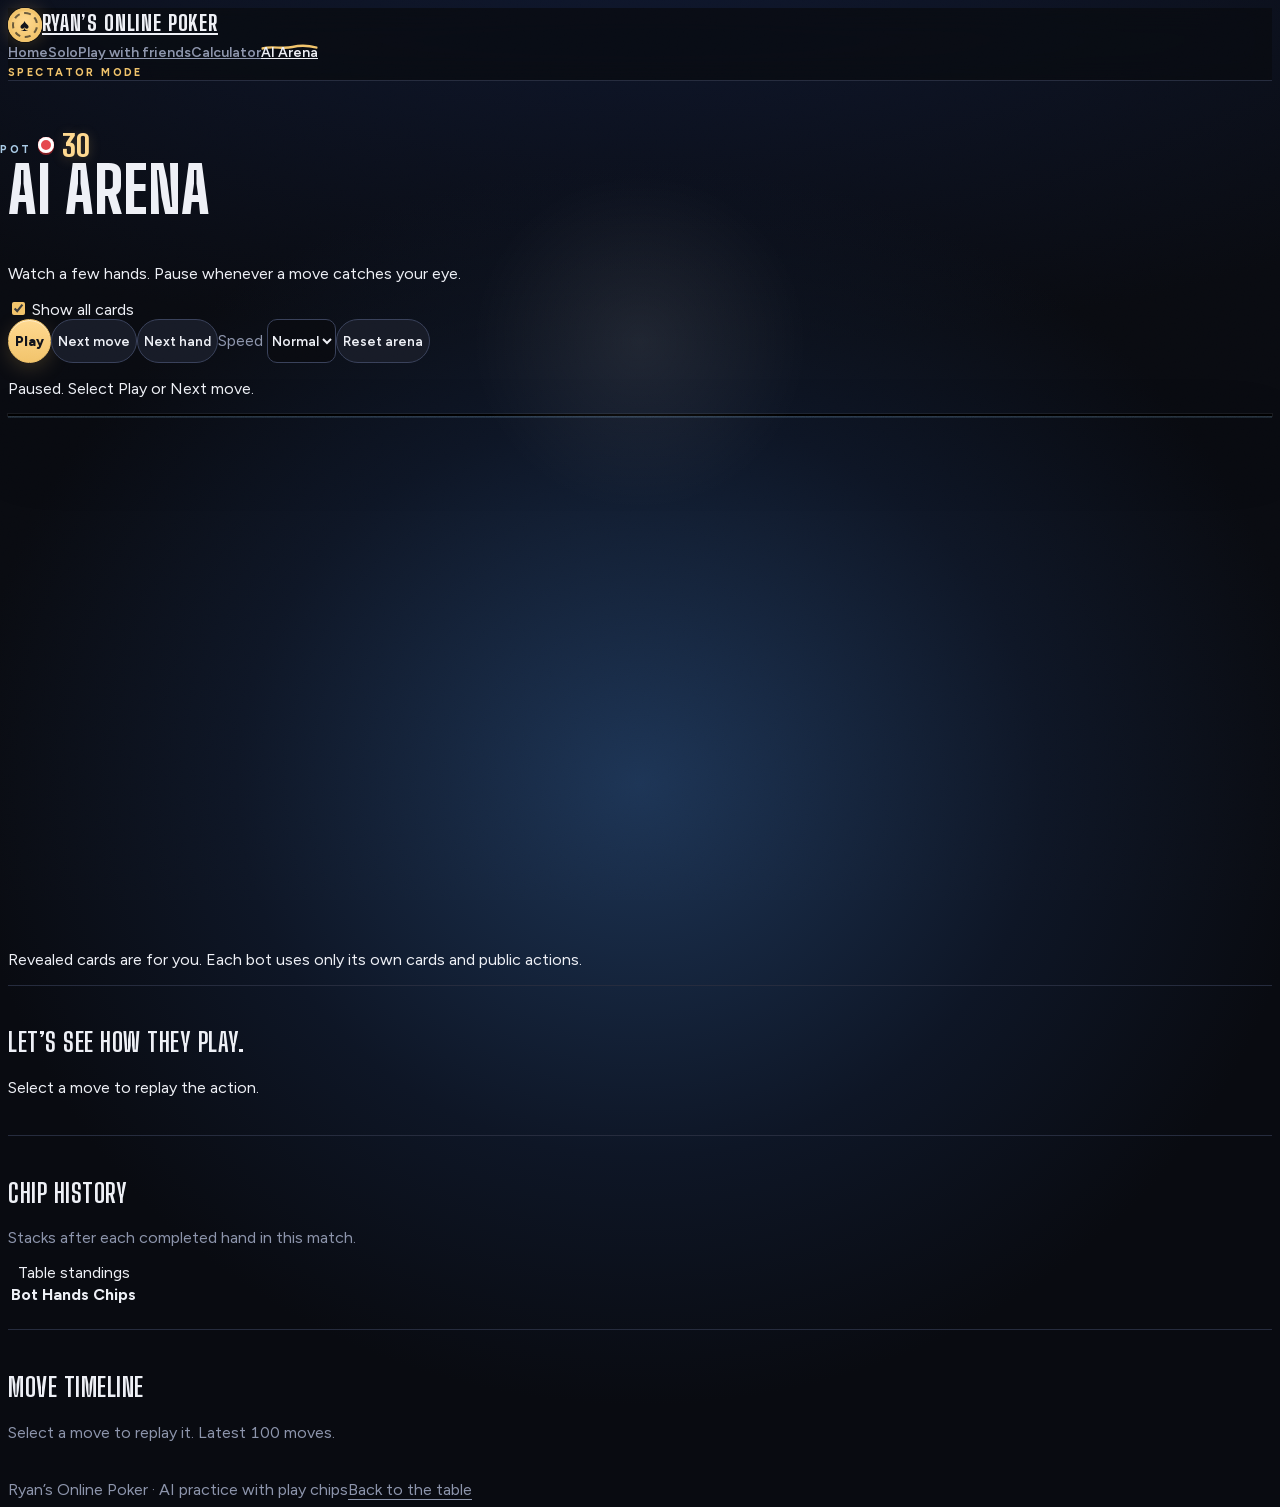
==== arena.html @ 1decfdb3 "Chip piles, 2-6 seat tables, and table talk that fits the moment - Bets sit as denomination-colored " ====
<!doctype html><html lang="en"><head><meta charset="utf-8"><meta name="viewport" content="width=device-width,initial-scale=1"><title>AI Arena · Ryan’s Online Poker</title><link rel="stylesheet" href="style.css?v=6c205a666ec4"><link rel="stylesheet" href="interface.css?v=6c205a666ec4"><link rel="stylesheet" href="arena.css?v=6c205a666ec4"><link rel="stylesheet" href="welcome.css?v=6c205a666ec4"><link rel="preload" href="fonts/BigShouldersDisplay-600-latin.woff2" as="font" type="font/woff2" crossorigin><link rel="stylesheet" href="fonts.css?v=6c205a666ec4"><link rel="stylesheet" href="room.css?v=6c205a666ec4"><link rel="stylesheet" href="skin.css?v=6c205a666ec4"></head><body class="arena-page">
<header class="app-header"><a class="brand" href="index.html"><span aria-hidden="true">♠</span>Ryan’s Online Poker</a><nav class="app-nav" aria-label="Main navigation"><a href="index.html">Home</a><a href="play.html">Solo</a><a href="friends.html">Play with friends</a><a href="calculator.html">Calculator</a><a href="arena.html" aria-current="page">AI Arena</a></nav><span class="header-meta">SPECTATOR MODE</span></header>
<main><div class="arena-heading"><div><p class="eyebrow">WATCH · PAUSE · REPLAY</p><h1>AI Arena</h1><p>Watch a few hands. Pause whenever a move catches your eye.</p></div><label class="reveal-control"><input type="checkbox" id="reveal" checked> Show all cards</label></div>
<div class="arena-controls"><button id="play" class="primary">Play</button><button id="step">Next move</button><button id="nextHand">Next hand</button><label>Speed <select id="speed"><option value="1800">Slow</option><option value="900" selected>Normal</option><option value="300">Fast</option></select></label><button id="newMatch" hidden>New match</button><button id="reset">Reset arena</button></div>
<p id="arenaStatus" role="status" aria-live="polite">Paused. Select Play or Next move.</p>
<div class="arena-workspace"><section class="watch-table" aria-label="Bot poker table"><div class="watch-meta"><span id="handNo"></span><span id="street"></span></div><div class="arena"><div class="rail"></div><div class="felt"><div class="board-area"><div class="pot-label">POT <strong id="pot">30</strong></div><div id="board" class="cards"></div></div></div><div id="seats"></div></div><p class="spectator-note">Revealed cards are for you. Each bot uses only its own cards and public actions.</p></section>
<section class="decision-panel" aria-label="Move replay"><p class="eyebrow">MOVE REPLAY</p><h2 id="decisionTitle">Let’s see how they play.</h2><p id="decisionEmpty">Select a move to replay the action.</p><div id="decisionContent" hidden><p id="decisionContext"></p><div id="decisionCards" class="cards"></div></div></section></div>
<div class="arena-bottom"><section class="arena-panel"><h2>Chip history</h2><p class="fine-print">Stacks after each completed hand in this match.</p><div id="chipChart"></div><table class="reads-table"><caption>Table standings</caption><thead><tr><th>Bot</th><th>Hands</th><th>Chips</th></tr></thead><tbody id="readRows"></tbody></table></section><section class="arena-panel"><h2>Move timeline</h2><p class="fine-print">Select a move to replay it. Latest 100 moves.</p><ol id="timeline" class="move-timeline"></ol></section></div>
<footer><span>Ryan’s Online Poker · AI practice with play chips</span><a href="index.html">Back to the table</a></footer></main><script type="module" src="arena.js?v=6c205a666ec4"></script></body></html>
---- fonts.css ----
/* Self-hosted so the site loads where Google Fonts is blocked (e.g. mainland China). */
@font-face { font-family: 'Big Shoulders Display'; font-style: normal; font-weight: 600 600; font-display: swap; src: url('fonts/BigShouldersDisplay-600-latin-ext.woff2') format('woff2'); unicode-range: U+0100-02BA, U+02BD-02C5, U+02C7-02CC, U+02CE-02D7, U+02DD-02FF, U+0304, U+0308, U+0329, U+1D00-1DBF, U+1E00-1E9F, U+1EF2-1EFF, U+2020, U+20A0-20AB, U+20AD-20C4, U+2113, U+2C60-2C7F, U+A720-A7FF; }
@font-face { font-family: 'Big Shoulders Display'; font-style: normal; font-weight: 600 600; font-display: swap; src: url('fonts/BigShouldersDisplay-600-latin.woff2') format('woff2'); unicode-range: U+0000-00FF, U+0131, U+0152-0153, U+02BB-02BC, U+02C6, U+02DA, U+02DC, U+0304, U+0308, U+0329, U+2000-206F, U+20AC, U+2122, U+2191, U+2193, U+2212, U+2215, U+FEFF, U+FFFD; }
@font-face { font-family: 'Big Shoulders Display'; font-style: normal; font-weight: 700 700; font-display: swap; src: url('fonts/BigShouldersDisplay-600-latin-ext.woff2') format('woff2'); unicode-range: U+0100-02BA, U+02BD-02C5, U+02C7-02CC, U+02CE-02D7, U+02DD-02FF, U+0304, U+0308, U+0329, U+1D00-1DBF, U+1E00-1E9F, U+1EF2-1EFF, U+2020, U+20A0-20AB, U+20AD-20C4, U+2113, U+2C60-2C7F, U+A720-A7FF; }
@font-face { font-family: 'Big Shoulders Display'; font-style: normal; font-weight: 700 700; font-display: swap; src: url('fonts/BigShouldersDisplay-600-latin.woff2') format('woff2'); unicode-range: U+0000-00FF, U+0131, U+0152-0153, U+02BB-02BC, U+02C6, U+02DA, U+02DC, U+0304, U+0308, U+0329, U+2000-206F, U+20AC, U+2122, U+2191, U+2193, U+2212, U+2215, U+FEFF, U+FFFD; }
@font-face { font-family: 'Big Shoulders Display'; font-style: normal; font-weight: 800 800; font-display: swap; src: url('fonts/BigShouldersDisplay-600-latin-ext.woff2') format('woff2'); unicode-range: U+0100-02BA, U+02BD-02C5, U+02C7-02CC, U+02CE-02D7, U+02DD-02FF, U+0304, U+0308, U+0329, U+1D00-1DBF, U+1E00-1E9F, U+1EF2-1EFF, U+2020, U+20A0-20AB, U+20AD-20C4, U+2113, U+2C60-2C7F, U+A720-A7FF; }
@font-face { font-family: 'Big Shoulders Display'; font-style: normal; font-weight: 800 800; font-display: swap; src: url('fonts/BigShouldersDisplay-600-latin.woff2') format('woff2'); unicode-range: U+0000-00FF, U+0131, U+0152-0153, U+02BB-02BC, U+02C6, U+02DA, U+02DC, U+0304, U+0308, U+0329, U+2000-206F, U+20AC, U+2122, U+2191, U+2193, U+2212, U+2215, U+FEFF, U+FFFD; }
@font-face { font-family: 'Big Shoulders Display'; font-style: normal; font-weight: 900 900; font-display: swap; src: url('fonts/BigShouldersDisplay-600-latin-ext.woff2') format('woff2'); unicode-range: U+0100-02BA, U+02BD-02C5, U+02C7-02CC, U+02CE-02D7, U+02DD-02FF, U+0304, U+0308, U+0329, U+1D00-1DBF, U+1E00-1E9F, U+1EF2-1EFF, U+2020, U+20A0-20AB, U+20AD-20C4, U+2113, U+2C60-2C7F, U+A720-A7FF; }
@font-face { font-family: 'Big Shoulders Display'; font-style: normal; font-weight: 900 900; font-display: swap; src: url('fonts/BigShouldersDisplay-600-latin.woff2') format('woff2'); unicode-range: U+0000-00FF, U+0131, U+0152-0153, U+02BB-02BC, U+02C6, U+02DA, U+02DC, U+0304, U+0308, U+0329, U+2000-206F, U+20AC, U+2122, U+2191, U+2193, U+2212, U+2215, U+FEFF, U+FFFD; }
@font-face { font-family: 'Caveat'; font-style: normal; font-weight: 600 600; font-display: swap; src: url('fonts/Caveat-600-latin-ext.woff2') format('woff2'); unicode-range: U+0100-02BA, U+02BD-02C5, U+02C7-02CC, U+02CE-02D7, U+02DD-02FF, U+0304, U+0308, U+0329, U+1D00-1DBF, U+1E00-1E9F, U+1EF2-1EFF, U+2020, U+20A0-20AB, U+20AD-20C4, U+2113, U+2C60-2C7F, U+A720-A7FF; }
@font-face { font-family: 'Caveat'; font-style: normal; font-weight: 600 600; font-display: swap; src: url('fonts/Caveat-600-latin.woff2') format('woff2'); unicode-range: U+0000-00FF, U+0131, U+0152-0153, U+02BB-02BC, U+02C6, U+02DA, U+02DC, U+0304, U+0308, U+0329, U+2000-206F, U+20AC, U+2122, U+2191, U+2193, U+2212, U+2215, U+FEFF, U+FFFD; }
@font-face { font-family: 'Figtree'; font-style: normal; font-weight: 400 400; font-display: swap; src: url('fonts/Figtree-400-latin-ext.woff2') format('woff2'); unicode-range: U+0100-02BA, U+02BD-02C5, U+02C7-02CC, U+02CE-02D7, U+02DD-02FF, U+0304, U+0308, U+0329, U+1D00-1DBF, U+1E00-1E9F, U+1EF2-1EFF, U+2020, U+20A0-20AB, U+20AD-20C4, U+2113, U+2C60-2C7F, U+A720-A7FF; }
@font-face { font-family: 'Figtree'; font-style: normal; font-weight: 400 400; font-display: swap; src: url('fonts/Figtree-400-latin.woff2') format('woff2'); unicode-range: U+0000-00FF, U+0131, U+0152-0153, U+02BB-02BC, U+02C6, U+02DA, U+02DC, U+0304, U+0308, U+0329, U+2000-206F, U+20AC, U+2122, U+2191, U+2193, U+2212, U+2215, U+FEFF, U+FFFD; }
@font-face { font-family: 'Figtree'; font-style: normal; font-weight: 500 500; font-display: swap; src: url('fonts/Figtree-400-latin-ext.woff2') format('woff2'); unicode-range: U+0100-02BA, U+02BD-02C5, U+02C7-02CC, U+02CE-02D7, U+02DD-02FF, U+0304, U+0308, U+0329, U+1D00-1DBF, U+1E00-1E9F, U+1EF2-1EFF, U+2020, U+20A0-20AB, U+20AD-20C4, U+2113, U+2C60-2C7F, U+A720-A7FF; }
@font-face { font-family: 'Figtree'; font-style: normal; font-weight: 500 500; font-display: swap; src: url('fonts/Figtree-400-latin.woff2') format('woff2'); unicode-range: U+0000-00FF, U+0131, U+0152-0153, U+02BB-02BC, U+02C6, U+02DA, U+02DC, U+0304, U+0308, U+0329, U+2000-206F, U+20AC, U+2122, U+2191, U+2193, U+2212, U+2215, U+FEFF, U+FFFD; }
@font-face { font-family: 'Figtree'; font-style: normal; font-weight: 600 600; font-display: swap; src: url('fonts/Figtree-400-latin-ext.woff2') format('woff2'); unicode-range: U+0100-02BA, U+02BD-02C5, U+02C7-02CC, U+02CE-02D7, U+02DD-02FF, U+0304, U+0308, U+0329, U+1D00-1DBF, U+1E00-1E9F, U+1EF2-1EFF, U+2020, U+20A0-20AB, U+20AD-20C4, U+2113, U+2C60-2C7F, U+A720-A7FF; }
@font-face { font-family: 'Figtree'; font-style: normal; font-weight: 600 600; font-display: swap; src: url('fonts/Figtree-400-latin.woff2') format('woff2'); unicode-range: U+0000-00FF, U+0131, U+0152-0153, U+02BB-02BC, U+02C6, U+02DA, U+02DC, U+0304, U+0308, U+0329, U+2000-206F, U+20AC, U+2122, U+2191, U+2193, U+2212, U+2215, U+FEFF, U+FFFD; }
@font-face { font-family: 'Figtree'; font-style: normal; font-weight: 700 700; font-display: swap; src: url('fonts/Figtree-400-latin-ext.woff2') format('woff2'); unicode-range: U+0100-02BA, U+02BD-02C5, U+02C7-02CC, U+02CE-02D7, U+02DD-02FF, U+0304, U+0308, U+0329, U+1D00-1DBF, U+1E00-1E9F, U+1EF2-1EFF, U+2020, U+20A0-20AB, U+20AD-20C4, U+2113, U+2C60-2C7F, U+A720-A7FF; }
@font-face { font-family: 'Figtree'; font-style: normal; font-weight: 700 700; font-display: swap; src: url('fonts/Figtree-400-latin.woff2') format('woff2'); unicode-range: U+0000-00FF, U+0131, U+0152-0153, U+02BB-02BC, U+02C6, U+02DA, U+02DC, U+0304, U+0308, U+0329, U+2000-206F, U+20AC, U+2122, U+2191, U+2193, U+2212, U+2215, U+FEFF, U+FFFD; }
@font-face { font-family: 'Figtree'; font-style: normal; font-weight: 800 800; font-display: swap; src: url('fonts/Figtree-400-latin-ext.woff2') format('woff2'); unicode-range: U+0100-02BA, U+02BD-02C5, U+02C7-02CC, U+02CE-02D7, U+02DD-02FF, U+0304, U+0308, U+0329, U+1D00-1DBF, U+1E00-1E9F, U+1EF2-1EFF, U+2020, U+20A0-20AB, U+20AD-20C4, U+2113, U+2C60-2C7F, U+A720-A7FF; }
@font-face { font-family: 'Figtree'; font-style: normal; font-weight: 800 800; font-display: swap; src: url('fonts/Figtree-400-latin.woff2') format('woff2'); unicode-range: U+0000-00FF, U+0131, U+0152-0153, U+02BB-02BC, U+02C6, U+02DA, U+02DC, U+0304, U+0308, U+0329, U+2000-206F, U+20AC, U+2122, U+2191, U+2193, U+2212, U+2215, U+FEFF, U+FFFD; }
---- room.css ----
/* A quiet, warm room. Loaded last so page-specific geometry stays intact. */
:root {
  --bg: #211e1a;
  --surface: #2a2721;
  --surface-raised: #332f27;
  --border: #514a3e;
  --text: #f4eddf;
  --muted: #c0b5a3;
  --gold: #e4bd7c;
  --accent: #b8d0b5;
  --room-ease: cubic-bezier(.22,.7,.25,1);
}
body { background: radial-gradient(ellipse at 50% 0,#383125 0,transparent 65%),var(--bg); font-family: 'Avenir Next', Avenir, 'Segoe UI', sans-serif; }
.app-header { background: #211e1af2; border-color: #514a3e; }
.brand { font-family: Georgia, 'Times New Roman', serif; font-size: 18px; font-weight: 400; letter-spacing: -.3px; max-width: 250px; }
.brand span { color: var(--gold); font-size: 26px; }
.app-nav a { font-weight: 500; font-size: 14px; }
.app-nav a[aria-current=page] { border-color: var(--gold); }
.header-meta, .eyebrow { letter-spacing: 1.4px; }
h1, .welcome-heading h1, .friends-title h1, .calculator-heading h1 { font-family: Georgia, 'Times New Roman', serif; font-weight: 400; letter-spacing: -1px; line-height: 1.15; }
h1, .friends-title h1 { font-size: clamp(32px,4vw,44px); }
.calculator-heading h1 { font-size: clamp(30px,4vw,40px); }
main { padding-top: 36px; }
.topline { margin-bottom: 26px; }
button, select, input { color: var(--text); }
button:not(:disabled), a, select, input, summary { transition: background-color 180ms ease, border-color 180ms ease, color 180ms ease, box-shadow 180ms ease, transform 220ms var(--room-ease); }
button:not(:disabled):active { transform: translateY(1px); }
:is(button,a,input,select,summary):focus-visible { outline: 3px solid var(--gold); outline-offset: 4px; }
.difficulty-option:has(input:focus-visible) { outline: 3px solid var(--gold); outline-offset: 3px; }
.icon, .close { min-width: 44px; min-height: 44px; }
.multiplayer-button, .page-button, .lobby-table button, #multiplayerForm button, .room-bar button,
.calculator-heading button, #cancelCalculation, .arena-controls button, .arena-controls select {
  background: #38372c; border-color: #6d6855; border-radius: 9px; color: var(--text); min-height: 44px;
}
:is(.multiplayer-button,.page-button,.lobby-table button,#multiplayerForm button,.room-bar button,.calculator-heading button,.arena-controls button):not(:disabled):hover { background: #484635; border-color: var(--gold); }
#multiplayerForm button.primary, .arena-controls button.primary, .calculate-button, .drinks-footer .primary { background: var(--gold); color: #282117; border-color: var(--gold); }
#multiplayerForm button.primary:hover, .arena-controls button.primary:hover, .calculate-button:hover { background: #f1d29b; color: #282117; }
#multiplayerForm input, #connectionMode, .lab-form input, .lab-form select:not(.card-picker) { background: #211f1a; border: 1px solid #736a56; border-radius: 7px; color: var(--text); }
input::placeholder { color: #b2a792; opacity: 1; }
.connection-notice { background: #373025; color: var(--text); }
.lobby-setup, #onlineLobby.lobby-directory, .lobby-directory, .decision-panel, .arena-panel { background: var(--surface); border-color: var(--border); box-shadow: 0 8px 24px #100e0b20; border-radius: 14px; }
.friends-layout h2, .decision-panel h2, .arena-panel h2, .table-results h2 { font-family: Georgia, 'Times New Roman', serif; font-size: 24px; font-weight: 400; }
.online-players li, .lobby-table { background: #343129; border: 1px solid var(--border); }
.room-bar { background: #30362b; border-color: #747455; }
.difficulty-panel { background: #29271f; border-color: var(--border); }
.difficulty-options { background: #201f19; border-color: var(--border); }
.difficulty-option:hover { background: #34362b; }
.difficulty-option:has(input:checked) { background: #3c4735; border-color: #849674; }
.difficulty-option:has(input:checked) .difficulty-title { color: #e4edda; }
.difficulty-description { color: #c0b5a3; }
.stakes { border-color: var(--border); background: #2a2721; }
.rail { background: linear-gradient(135deg,#65503b,#372c23 50%,#59432e); border-color: #92734b; box-shadow: 0 18px 34px #100e0b66,inset 0 0 0 8px #29231e,inset 0 0 0 10px #98764970; }
.felt { background: radial-gradient(ellipse at 45% 30%,#376448,#1c422f 75%); border-color: #b9cd9455; box-shadow: inset 0 0 55px #071e1790; }
.felt:after { border-color: #d8d8ad2b; }
.table-watermark { font-family: Georgia,serif; font-style: italic; color: #ede4c91c; }
.table-page .arena { height: 555px; }
@media(min-width:701px) { .table-page .board-area { inset: 108px 0 0; gap: 12px; } }
@media(max-width:700px) { .table-page .arena { height: 540px; } }
.nameplate { background: #292a22; border-color: #746d55; box-shadow: 0 5px 12px #100e0b44; }
.avatar { background: #414835; color: #f1e3c4; border-color: #85876b; font-family: Georgia,serif; }
.seat.active .avatar { animation: none; border-color: var(--gold); }
.seat.active .nameplate { border-color: var(--gold); box-shadow: 0 0 0 3px #e4bd7c25,0 4px 14px #0003; }
.seat.winner .nameplate { background: #414d32; }
.card { background: #fcf3df; color: #253b2d; border: 1px solid #e7ddc4; box-shadow: 0 3px 2px #0002,0 6px 12px #0003; }
.card.red { color: #a13830; }
.card.back { background: repeating-linear-gradient(45deg,#5e3931 0 2px,#70463b 2px 4px); border: 3px solid #e6d6b5; }
.card.empty { background: #173a2860; border: 1px solid #dddec137; box-shadow: inset 0 1px 5px #0002; }
.player-action, .street, .pot-label { color: #d2ddc5; }
.console { background: #2b2a22; border-color: #615b47; border-radius: 14px; box-shadow: 0 8px 24px #100e0b20; }
.turn-info>.eyebrow { color: var(--gold); }
.actions button { background: #414434; border-color: #7b7d60; color: var(--text); }
.actions button:not(:disabled):hover { background: #52573e; border-color: var(--gold); }
.actions button.fold { color: #e2d8c6; }
.actions button.primary { background: var(--gold); color: #282117; border-color: var(--gold); }
.actions button.primary:not(:disabled):hover { background: #f1d29b; }
.actions button.all-in { background: #7c3e2d; border-color: #da9971; color: #fff1dc; }
.seat-drink { background: #353528; color: var(--gold); border-color: #928165; }
.gift-notice { color: #c0b5a3; }
dialog, #drinksDialog { background: #2a2721; color: var(--text); border-color: #8c7a59; box-shadow: 0 24px 80px #0008; }
dialog::backdrop { background: #100e0bc4; }
.drink-recipient { background: #393c2e; }
.drink-card { background: #343027; border-color: #625844; }
.drink-card:has(input:checked) { background: #49412d; }
.drink-note { color: #c0b5a3; }
.input-table, .result-table { background: #2a2721; border-color: var(--border); }
.input-table th, .result-table th { color: #e1d6c3; }
.input-table th, .input-table td, .result-table th, .result-table td { padding-block: 15px; }
.input-table caption { font-family: Georgia,serif; font-size: 23px; font-weight: 400; padding-bottom: 16px; }
.simple-calculator .card-picker { background: #fcf3df; color: #253b2d; border-color: #d1b98c; box-shadow: 0 2px 3px #0002; height: 48px; }
.simple-calculator .card-picker:has(option[value=""]:checked) { color: #d4c7af; background: #343027; border-color: #a39271; }
.result-table .recommended-row, .decision-panel .decision-reason, .move-timeline button[aria-pressed=true] { background: #3a4430; color: #e1ebd9; }
.move-timeline button { background: #24221c; }
.move-timeline button:hover { background: #353a2c; }
.home-page { --text: #302c22; --muted: #6b6252; --border: #d0c3ac; background: #f2eada; color: var(--text); color-scheme: light; }
.home-page .app-header { background: #f2eada; border-color: #d8cbb5; }
.home-page .brand span { color: #815638; }
.home-page .app-nav a[aria-current=page] { border-color: #815638; }
.home-page :is(a,button):focus-visible { outline-color: #815638; }
.welcome-main { max-width: 1100px; padding-top: clamp(32px,6vh,64px); }
.welcome-heading { margin-bottom: 34px; max-width: 720px; }
.welcome-heading .eyebrow { color: #7b5437; font-weight: 500; letter-spacing: 1.5px; }
.welcome-heading h1 { font-size: clamp(44px,6vw,72px); letter-spacing: -2.5px; }
.welcome-heading>p:last-child { font-size: 18px; line-height: 1.6; max-width: 540px; }
.play-choices { gap: 24px; }
.play-choice { position: relative; overflow: hidden; padding: 30px; border-radius: 12px; background: #284334; border-color: #52664a; box-shadow: 0 7px 0 #d7ccb6,0 14px 24px #45361c13; color: #faf0da; }
.play-choice:hover { background: #304e3b; border-color: #6f835c; }
.solo-choice { background: #624434; border-color: #8b6b4d; }
.solo-choice:hover { background: #70503c; border-color: #ad8e66; }
.play-choice h2 { font-family: Georgia,serif; font-size: clamp(32px,4vw,45px); font-weight: 400; line-height: 1.12; letter-spacing: -.8px; margin: 42px 0 16px; max-width: 290px; }
.play-choice h2 br { display: none; }
.choice-label, .solo-choice .choice-label { color: #ead5ad; font-size: 11px; font-weight: 500; letter-spacing: 1.5px; }
.play-choice p { color: #eee2cb; max-width: 320px; font-size: 16px; line-height: 1.65; }
.choice-details, .solo-choice .choice-details { color: #dfd1b7; font-size: 13px; }
.choice-action { border-color: #e5d5b333; color: #f4d5a0; font-size: 16px; margin-top: 26px; }
.choice-action>span { transition: transform 220ms var(--room-ease); }
.choice-cards { position: absolute; top: 26px; right: 28px; width: 65px; height: 60px; pointer-events: none; }
.choice-cards i { position: absolute; display: grid; place-items: center; width: 38px; height: 52px; background: #f7ecd5; border: 1px solid #e7d5af; border-radius: 4px; color: #284334; font: 26px Georgia,serif; font-style: normal; box-shadow: 0 3px 5px #0003; transform: rotate(-14deg); }
.choice-cards i+i { left: 23px; top: 5px; color: #963f32; transform: rotate(12deg); }
.solo-choice .choice-cards i { background: repeating-linear-gradient(45deg,#e2c69e 0 2px,#6e4937 2px 4px); border: 3px solid #f0dfbd; color: transparent; }
.practice-links { margin-top: 30px; gap: 24px; }
.practice-links>a { border: 0; border-bottom: 1px solid #cbbc9f; border-radius: 0; padding: 18px 0; font-weight: 400; }
.practice-links>a:hover { background: transparent; border-color: #815638; }
.practice-links strong { font-weight: 500; }
.welcome-main footer { margin-top: 20px; color: #6b6252; }
footer a { color: var(--muted); text-underline-offset: 4px; }
@media(hover:hover) and (prefers-reduced-motion:no-preference) {
  .play-choice:hover { transform: translateY(-3px); box-shadow: 0 10px 0 #d7ccb6,0 18px 30px #45361c18; }
  .play-choice:hover .choice-action>span { transform: translateX(4px); }
}
/* Content enters gently without capturing or blocking navigation inputs. */
@media(prefers-reduced-motion:no-preference) {
  main { animation: room-in 220ms var(--room-ease); }
  dialog[open] { animation: room-in 180ms var(--room-ease); }
  @keyframes room-in { from { opacity: .5; transform: translateY(5px); } to { opacity: 1; transform: none; } }
}
@media(max-width:760px) {
  .brand { font-size: 18px; max-width: 220px; }
  .app-nav { column-gap: 20px; }
  main { padding-top: 26px; }
  .welcome-heading h1 { letter-spacing: -1.5px; }
  .welcome-heading>p:last-child { font-size: 16px; }
  .play-choice { padding: 25px; }
  .choice-cards { right: 22px; top: 22px; transform: scale(.85); transform-origin: top right; }
  .topline { align-items: flex-start; gap: 12px; flex-wrap: wrap; }
  .console { align-items: stretch; }
}
@media(max-width:520px) {
  .play-choices, .practice-links { gap: 22px; }
  .play-choice h2 { margin-top: 32px; font-size: 35px; }
  .play-choice p { max-width: 275px; }
  .choice-cards { transform: scale(.75); }
  .choice-action { margin-top: 20px; }
  .welcome-main footer { align-items: flex-start; flex-direction: column; gap: 5px; }
  .practice-links { gap: 0; }
  .app-header { gap: 10px 12px; }
  .app-nav { gap: 0 17px; }
  .app-nav a { font-size: 13px; }
  .header-meta { font-size: 10px; }
  .brand { max-width: 190px; }
  .input-table th,.input-table td,.result-table th,.result-table td { padding: 12px 10px; }
}
@media(prefers-reduced-motion:reduce) {
  *, *::before, *::after { animation: none !important; transition: none !important; scroll-behavior: auto !important; }
  ::view-transition-old(root), ::view-transition-new(root) { animation: none !important; }
}

/* A tabletop, rather than a grid of dashboard tiles. */
.brand span { display: inline-grid; place-items: center; flex: 0 0 34px; width: 34px; height: 34px; border-radius: 50%; background: #8e755322; }
.play-choices { gap: 48px; }
.play-choice, .play-choice:hover { background: transparent; border: 0; border-radius: 0; box-shadow: none; padding: 12px 8px 22px; color: #302c22; overflow: visible; transform: none; }
.solo-choice { margin-top: 36px; }
.choice-cards { position: relative; top: auto; right: auto; order: -1; display: block; width: 100%; height: 175px; margin: 8px 0 32px; border-radius: 50%; background: radial-gradient(ellipse at 45% 35%,#436b4b,#2b4938); border: 8px solid #65513a; outline: 1px solid #b29a73; box-shadow: inset 0 0 0 2px #c7bb8150,0 10px 0 #d6c9af,0 18px 24px #63503515; transform: rotate(-3deg); transform-origin: center; transition: transform 300ms var(--room-ease); }
.solo-choice .choice-cards { border-radius: 45% 52% 45% 49%; background: radial-gradient(ellipse at 45% 35%,#997254,#76533e); border-color: #614b38; transform: rotate(3deg); }
.choice-cards i { width: 62px; height: 88px; font-size: 42px; left: calc(50% - 48px); top: 24px; border-radius: 7px; transform: rotate(-16deg); }
.choice-cards i+i { left: calc(50% - 4px); top: 30px; transform: rotate(12deg); }
.choice-cards::before, .choice-cards::after { content: '♠'; position: absolute; display: grid; place-items: center; width: 42px; height: 42px; left: 17%; top: 85px; border: 4px dashed #f7e8c8; border-radius: 50%; outline: 2px solid #b18a52; background: #d4ad70; color: #634c2b; font: 24px Georgia,serif; box-shadow: 0 4px 0 #9c794c; }
.choice-cards::after { content: '♥'; left: auto; right: 15%; top: 49px; width: 32px; height: 32px; background: #c2866f; color: #6e3e31; outline-color: #976b51; box-shadow: 0 4px 0 #976b51; }
.play-choice h2 { font-size: clamp(32px,3.5vw,42px); margin: 12px 0 14px; max-width: none; }
.choice-label, .solo-choice .choice-label { color: #80543a; }
.play-choice p { color: #6b6252; max-width: 360px; }
.choice-details, .solo-choice .choice-details { color: #6b6252; }
.choice-action { border-color: #c6b69b; color: #3c5038; margin-top: 20px; padding-top: 14px; }
.choice-action>span { display: grid; place-items: center; width: 38px; height: 38px; border: 1px solid #98a187; border-radius: 50%; font-size: 23px; }
.solo-choice .choice-action { color: #7b4e35; }
.solo-choice .choice-action>span { border-color: #bba184; }
.nameplate { border-radius: 30px; }
.multiplayer-button, .page-button, .lobby-table button, #multiplayerForm button, .arena-controls button, .actions button, .calculator-heading button, .calculate-button { border-radius: 28px; }
.difficulty-options { border: 0; background: transparent; padding: 0; gap: 8px; }
.difficulty-option { border-radius: 20px; border-color: #5a5944; }
.console { border-radius: 28px; }
#onlineLobby.lobby-directory { background: transparent; box-shadow: none; border: 0; border-top: 1px solid var(--border); border-radius: 0; }
.lobby-setup { border-radius: 38px 38px 20px 20px; }
.decision-panel, .arena-panel { background: transparent; box-shadow: none; border: 0; border-top: 1px solid var(--border); border-radius: 0; }
@media(hover:hover) and (prefers-reduced-motion:no-preference) {
  .play-choice:hover { box-shadow: none; transform: none; }
  .play-choice:hover .choice-cards { transform: rotate(0) translateY(-3px); }
}
@media(max-width:760px) {
  .play-choices { gap: 28px; }
  .choice-cards { height: 150px; }
  .choice-cards::before { left: 10%; }
  .choice-cards::after { right: 8%; }
}
@media(max-width:520px) {
  .play-choice, .play-choice:hover { padding: 8px 4px 18px; }
  .solo-choice { margin-top: 0; }
  .choice-cards { transform: rotate(-3deg); margin-bottom: 28px; height: 150px; }
  .solo-choice .choice-cards { transform: rotate(3deg); }
  .play-choice h2 { margin-top: 10px; }
}

/* On phones, separate the opponent, board and private-hand bands vertically. */
@media(max-width:700px) {
  .table-page .arena { height: 620px; }
  .table-page .seat-1, .table-page .seat-3 { top: 112px; }
  .table-page .board-area { inset: 215px 0 0; }
  .watch-table .arena { height: 580px; }
  .watch-table .seat-1, .watch-table .seat-3 { top: 112px; }
  .watch-table .board-area { inset: 215px 0 0; }
}
---- skin.css ----
/* Midnight card room: cobalt felt, black leather rail, brass hardware.
   Loaded last on every page; it only restyles, page geometry lives in the earlier sheets. */
:root {
  color-scheme: dark;
  --ink: #090b11;
  --ink-2: #10131c;
  --ink-3: #171b27;
  --ink-4: #20263a;
  --line: #262c3e;
  --line-strong: #39415a;
  --text: #eef0f6;
  --muted: #8d95ac;
  --brass: #f2c46b;
  --brass-hi: #ffd98f;
  --brass-dim: #f2c46b33;
  --chip-red: #e5484d;
  --chip-red-hi: #f2666a;
  --win: #46c88a;
  --felt-hi: #1f6aa0;
  --felt: #134b78;
  --felt-lo: #0a2a47;
  --card: #fbfaf6;
  --card-ink: #10131c;
  --card-red: #d22b2f;
  /* legacy tokens used by the earlier sheets */
  --bg: var(--ink);
  --surface: var(--ink-2);
  --surface-raised: var(--ink-3);
  --border: var(--line);
  --gold: var(--brass);
  --accent: var(--brass);
  --display: "Big Shoulders Display", "Arial Narrow", "Roboto Condensed", Impact, sans-serif;
  --body: "Figtree", -apple-system, BlinkMacSystemFont, "Segoe UI", sans-serif;
  --ease: cubic-bezier(0.2, 0.8, 0.2, 1);
}

/* ---------- Base ---------- */
body,
body.home-page {
  --text: #eef0f6;
  --muted: #8d95ac;
  --border: var(--line);
  color-scheme: dark;
  background:
    radial-gradient(1200px 520px at 50% -8%, #1a2a52 0, transparent 70%),
    var(--ink);
  color: var(--text);
  font-family: var(--body);
  font-feature-settings: "tnum" 1;
}
::selection { background: var(--brass); color: var(--card-ink); }
button, input, select, summary { font-family: var(--body); }
button, select, input { color: var(--text); }
:is(button, a, input, select, summary):focus-visible,
.home-page :is(a, button):focus-visible,
.difficulty-option:has(input:focus-visible) {
  outline: 2px solid var(--brass);
  outline-offset: 3px;
}
[tabindex="-1"]:focus, h1:focus:not(:focus-visible) { outline: none; }
.eyebrow,
.header-meta {
  font-family: var(--body);
  font-weight: 700;
  font-size: 11px;
  letter-spacing: 0.22em;
  color: var(--brass);
  text-transform: uppercase;
}
h1,
.welcome-heading h1,
.friends-title h1,
.calculator-heading h1,
.lab-title h1 {
  font-family: var(--display);
  font-weight: 800;
  text-transform: uppercase;
  letter-spacing: 0.01em;
  line-height: 0.95;
  text-wrap: balance;
  color: var(--text);
}
h1, .friends-title h1 { font-size: clamp(40px, 5.4vw, 64px); }
.calculator-heading h1, .lab-title h1 { font-size: clamp(38px, 5vw, 58px); }
h2, h3 { text-wrap: balance; }
.friends-layout h2,
.decision-panel h2,
.arena-panel h2,
.table-results h2,
.input-table caption,
dialog h2,
.drinks-heading h2,
.difficulty-heading h2 {
  font-family: var(--display);
  font-weight: 700;
  text-transform: uppercase;
  letter-spacing: 0.02em;
  font-size: 26px;
  line-height: 1.05;
}
.difficulty-heading h2 { font-size: 22px; }
.muted, .field-help, .gift-notice, .room-note, .model-note, .fine-print { color: var(--muted); }

/* ---------- Header ---------- */
.app-header,
.home-page .app-header {
  background: color-mix(in srgb, var(--ink) 82%, transparent);
  backdrop-filter: blur(14px) saturate(140%);
  -webkit-backdrop-filter: blur(14px) saturate(140%);
  border-bottom: 1px solid var(--line);
  position: sticky;
  top: 0;
  z-index: 30;
}
.brand {
  font-family: var(--display);
  font-weight: 800;
  font-size: 21px;
  letter-spacing: 0.04em;
  text-transform: uppercase;
  color: var(--text);
  max-width: none;
}
.brand span,
.home-page .brand span {
  display: inline-grid;
  place-items: center;
  flex: 0 0 34px;
  width: 34px;
  height: 34px;
  border-radius: 50%;
  font-size: 17px;
  color: var(--card-ink);
  background: radial-gradient(circle at 50% 40%, var(--brass-hi), var(--brass) 70%);
  box-shadow: inset 0 0 0 3px var(--brass), inset 0 0 0 5px #0000, 0 0 0 1px #0006, 0 0 18px #f2c46b40;
  outline: 2px dashed #0a0c1299;
  outline-offset: -6px;
}
.app-nav a {
  font-weight: 600;
  font-size: 14px;
  color: var(--muted);
  border-bottom-width: 2px;
}
.app-nav a:hover { color: var(--text); }
.app-nav a[aria-current="page"],
.home-page .app-nav a[aria-current="page"] {
  color: var(--text);
  border-bottom-color: var(--brass);
}
.icon,
.close {
  background: var(--ink-3);
  border: 1px solid var(--line-strong);
  color: var(--text);
  border-radius: 50%;
}
.icon:hover, .close:hover { border-color: var(--brass); color: var(--brass); }

/* ---------- Buttons ---------- */
.multiplayer-button,
.page-button,
.lobby-table button,
#multiplayerForm button,
.room-bar button,
.calculator-heading button,
.lab-title button,
#cancelCalculation,
.arena-controls button,
.arena-controls select,
.ai-memory button,
footer button {
  background: var(--ink-3);
  border: 1px solid var(--line-strong);
  color: var(--text);
  border-radius: 999px;
  font-weight: 600;
}
:is(.multiplayer-button, .page-button, .lobby-table button, #multiplayerForm button, .room-bar button,
  .calculator-heading button, .lab-title button, .arena-controls button, .ai-memory button, footer button):not(:disabled):hover {
  background: var(--ink-4);
  border-color: var(--brass);
  color: var(--text);
}
#multiplayerForm button.primary,
.friends-layout #multiplayerForm button.primary,
.arena-controls button.primary,
.calculate-button,
.drinks-footer .primary {
  background: linear-gradient(180deg, var(--brass-hi), var(--brass));
  border: 1px solid var(--brass);
  color: var(--card-ink);
  font-weight: 800;
  box-shadow: 0 6px 20px #f2c46b2e, inset 0 1px 0 #fff8;
}
#multiplayerForm button.primary:hover,
.arena-controls button.primary:hover,
.calculate-button:hover,
.calculate-button:not(:disabled):hover,
.drinks-footer .primary:hover {
  background: var(--brass-hi);
  color: var(--card-ink);
  box-shadow: 0 8px 26px #f2c46b4d, inset 0 1px 0 #fff8;
}
.calculate-button { border-radius: 999px; font-size: 16px; letter-spacing: 0.02em; }

/* ---------- Inputs ---------- */
#multiplayerForm input,
#connectionMode,
.connection-settings select,
.lab-form input,
.lab-form select:not(.card-picker),
.input-table input,
.input-table select:not(.card-picker),
.arena-controls select {
  background: var(--ink);
  border: 1px solid var(--line-strong);
  border-radius: 10px;
  color: var(--text);
}
#multiplayerForm input:hover,
.lab-form input:hover,
.input-table input:hover,
.input-table select:not(.card-picker):hover { border-color: #56607e; }
input::placeholder { color: #6c748b; opacity: 1; }
input[type="range"] { accent-color: var(--brass); }
input[type="checkbox"], input[type="radio"] { accent-color: var(--brass); }
details > summary { color: var(--muted); }
details > summary:hover { color: var(--text); }

/* ---------- Panels ---------- */
.lobby-setup,
.decision-panel,
.arena-panel,
.connection-notice,
dialog,
#drinksDialog {
  background: linear-gradient(180deg, var(--ink-3), var(--ink-2));
  border: 1px solid var(--line);
  box-shadow: 0 20px 50px #0007, inset 0 1px 0 #ffffff0a;
}
.lobby-setup { border-radius: 22px; }
.decision-panel,
.arena-panel { border-radius: 18px; padding: 22px; }
#onlineLobby.lobby-directory,
.lobby-directory {
  background: transparent;
  border: 0;
  border-top: 1px solid var(--line);
  border-radius: 0;
  box-shadow: none;
}
dialog, #drinksDialog { color: var(--text); border-radius: 20px; }
dialog::backdrop { background: #04050acc; backdrop-filter: blur(4px); }
.online-players li,
.lobby-table {
  background: var(--ink-2);
  border: 1px solid var(--line);
  border-radius: 14px;
}
.lobby-table strong { font-family: var(--display); font-size: 20px; letter-spacing: 0.04em; }
#onlineCount { font-family: var(--display); font-weight: 800; color: var(--brass); }
.room-bar {
  background: linear-gradient(90deg, #f2c46b14, var(--ink-2));
  border: 1px solid #f2c46b55;
  border-radius: 16px;
}
#roomCode { font-family: var(--display); font-size: 26px; letter-spacing: 0.14em; color: var(--brass); }

/* ---------- Topline + difficulty ---------- */
.stakes {
  background: var(--ink-2);
  border: 1px solid var(--line);
  border-radius: 14px;
  color: var(--muted);
}
.stakes strong { font-family: var(--display); font-size: 20px; color: var(--text); letter-spacing: 0.02em; }
.stakes > span { border-color: var(--line-strong); color: var(--brass); font-weight: 700; letter-spacing: 0.16em; }
.difficulty-panel {
  background: linear-gradient(180deg, var(--ink-2), #0d1018);
  border: 1px solid var(--line);
  border-radius: 20px;
}
.difficulty-options { background: transparent; border: 0; }
.difficulty-option {
  background: var(--ink);
  border: 1px solid var(--line-strong);
  border-radius: 14px;
}
.difficulty-option:hover { background: var(--ink-3); border-color: #56607e; }
.difficulty-option:has(input:checked) {
  background: linear-gradient(180deg, #f2c46b1f, #f2c46b08);
  border-color: var(--brass);
  box-shadow: 0 0 0 1px var(--brass) inset, 0 8px 24px #f2c46b1a;
}
.difficulty-title {
  font-family: var(--display);
  font-weight: 800;
  font-size: 20px;
  letter-spacing: 0.04em;
  text-transform: uppercase;
}
.difficulty-option:has(input:checked) .difficulty-title { color: var(--brass); }
.difficulty-pips { color: var(--brass); }
.difficulty-pips span { color: var(--line-strong); }
.difficulty-description { color: var(--muted); }

/* ---------- The table ---------- */
.rail {
  background:
    radial-gradient(ellipse at 50% 0%, #ffffff14, transparent 55%),
    linear-gradient(180deg, #23252d, #0b0c10 60%, #15161c);
  border: 1px solid #000;
  box-shadow:
    0 30px 60px #000a,
    0 0 0 1px #ffffff10,
    inset 0 2px 0 #ffffff1c,
    inset 0 0 0 9px #0b0c10,
    inset 0 0 0 10px #f2c46b66,
    inset 0 0 0 11px #0b0c10;
}
.felt {
  background:
    url("data:image/svg+xml;utf8,<svg xmlns='http://www.w3.org/2000/svg' width='160' height='160'><filter id='n'><feTurbulence type='fractalNoise' baseFrequency='.9' numOctaves='2' stitchTiles='stitch'/><feColorMatrix values='0 0 0 0 1  0 0 0 0 1  0 0 0 0 1  0 0 0 .06 0'/></filter><rect width='100%' height='100%' filter='url(%23n)'/></svg>"),
    radial-gradient(ellipse at 50% 38%, var(--felt-hi) 0, var(--felt) 45%, var(--felt-lo) 100%);
  border: 1px solid #6fb2e01f;
  box-shadow: inset 0 0 70px #020c18cc, inset 0 -10px 40px #0006;
}
.felt:after { border: 1px solid #bfe2ff1f; }
.table-watermark {
  font-family: var(--display);
  font-style: normal;
  font-weight: 900;
  letter-spacing: 0.1em;
  color: #ffffff0d;
  display: none;
}
.pot-label {
  color: #a9cbe6;
  font-weight: 700;
  font-size: 11px;
  letter-spacing: 0.24em;
}
.pot-label strong {
  font-family: var(--display);
  font-weight: 800;
  font-size: 30px;
  line-height: 1;
  letter-spacing: 0.01em;
  color: var(--brass-hi);
  text-shadow: 0 2px 12px #f2c46b40;
  display: inline-flex;
  align-items: center;
  gap: 8px;
}
.pot-label strong::before {
  content: "";
  width: 16px;
  height: 16px;
  border-radius: 50%;
  background: var(--chip-red);
  box-shadow: inset 0 0 0 3px #fff, inset 0 0 0 5px var(--chip-red), 0 2px 0 #7d1d22;
  flex: none;
}
.street,
.player-action {
  color: #a9cbe6;
  font-weight: 700;
  letter-spacing: 0.22em;
}
.player-action { letter-spacing: 0.04em; font-weight: 600; font-size: 12px; text-shadow: 0 1px 3px #0009; }

/* cards */
.card {
  background: linear-gradient(180deg, #ffffff, var(--card));
  color: var(--card-ink);
  border: 1px solid #ffffff;
  border-radius: 7px;
  font-family: var(--display);
  font-weight: 800;
  box-shadow: 0 1px 0 #d9d6cc, 0 6px 14px #0007, 0 0 0 1px #0000001f;
}
.card.red { color: var(--card-red); }
.card .suit { font-family: "Segoe UI Symbol", "Apple Symbols", var(--body); }
.card.back {
  background:
    repeating-linear-gradient(45deg, transparent 0 5px, #ffffff1f 5px 6px),
    repeating-linear-gradient(-45deg, transparent 0 5px, #ffffff1f 5px 6px),
    radial-gradient(circle at 50% 50%, #c7333a, #8d1b22);
  border: 3px solid #f6f3ea;
  box-shadow: 0 6px 14px #0008, 0 0 0 1px #0000004d;
}
.card.empty {
  background: #0a2a4733;
  border: 1.5px dashed #bfe2ff33;
  box-shadow: none;
}
.seat-0 .card {
  box-shadow: 0 1px 0 #d9d6cc, 0 14px 28px #000a, 0 0 0 1px #0000001f;
}

/* seats */
.nameplate {
  background: linear-gradient(180deg, #161a26f2, #0a0c12f2);
  border: 1px solid var(--line-strong);
  border-radius: 999px;
  box-shadow: 0 10px 24px #000a, inset 0 1px 0 #ffffff12;
  backdrop-filter: blur(6px);
}
.player-name { font-weight: 600; font-size: 13px; color: #c9cfdd; letter-spacing: 0.01em; }
.stack {
  font-family: var(--display);
  font-weight: 800;
  font-size: 22px;
  letter-spacing: 0.02em;
  color: var(--brass);
  line-height: 1.05;
}
.avatar {
  background: radial-gradient(circle at 50% 35%, #2c3450, #161b2a);
  color: var(--text);
  border: 2px solid var(--line-strong);
  font-family: var(--display);
  font-weight: 800;
  font-size: 19px;
  box-shadow: 0 6px 14px #0008, inset 0 0 0 3px #0a0c12, inset 0 0 0 4px #ffffff1a;
}
.empty-seat .avatar { border-style: dashed; color: var(--muted); }
.badge {
  background: #fff;
  color: var(--card-ink);
  font-family: var(--display);
  font-weight: 900;
  box-shadow: 0 0 0 2px var(--card-ink), 0 0 0 3px #fff;
}
.seat.active .nameplate {
  border-color: var(--brass);
  box-shadow: 0 0 0 3px #f2c46b33, 0 0 28px #f2c46b40, 0 10px 24px #000a;
}
.seat.active .avatar {
  border-color: var(--brass);
  box-shadow: 0 0 0 4px #f2c46b2e, 0 0 20px #f2c46b55;
}
.seat.winner .nameplate,
.seat.winner .nameplate:is(*) {
  background: linear-gradient(180deg, #123527f2, #0a1d16f2);
  border-color: var(--win);
  box-shadow: 0 0 0 3px #46c88a33, 0 0 30px #46c88a55, 0 10px 24px #000a;
}
.seat.winner .player-name::after { color: var(--win); font-weight: 800; }
.seat.folded { opacity: 0.42; filter: saturate(0.4); }
.seat-drink {
  background: var(--ink-3);
  color: var(--brass);
  border: 1px solid var(--line-strong);
}
.seat-drink:hover { border-color: var(--brass); background: var(--ink-4); }

@media (prefers-reduced-motion: no-preference) {
  .seat.active .nameplate { animation: skin-turn 1.6s ease-in-out infinite; }
  @keyframes skin-turn {
    0%, 100% { box-shadow: 0 0 0 3px #f2c46b33, 0 0 22px #f2c46b33, 0 10px 24px #000a; }
    50% { box-shadow: 0 0 0 5px #f2c46b26, 0 0 36px #f2c46b59, 0 10px 24px #000a; }
  }
}

/* ---------- Action console ---------- */
.console {
  background: linear-gradient(180deg, #151926f5, #0c0e15f5);
  border: 1px solid var(--line);
  border-radius: 24px;
  box-shadow: 0 24px 60px #000a, inset 0 1px 0 #ffffff0d;
}
.turn-info > .eyebrow { color: var(--brass); }
.turn-info p { font-weight: 600; font-size: 17px; color: var(--text); }
.actions button {
  background: var(--ink-4);
  border: 1px solid var(--line-strong);
  color: var(--text);
  border-radius: 14px;
  font-family: var(--display);
  font-weight: 800;
  font-size: 19px;
  letter-spacing: 0.04em;
  text-transform: uppercase;
  box-shadow: inset 0 1px 0 #ffffff12, 0 6px 16px #0006;
}
.actions button:not(:disabled):hover {
  background: #2a3149;
  border-color: #6b77a0;
}
.actions button.fold {
  background: transparent;
  color: var(--muted);
  box-shadow: none;
}
.actions button.fold:not(:disabled):hover { color: var(--text); border-color: var(--muted); background: transparent; }
.actions button.primary {
  background: linear-gradient(180deg, var(--brass-hi), var(--brass));
  border-color: var(--brass);
  color: var(--card-ink);
  box-shadow: 0 8px 24px #f2c46b33, inset 0 1px 0 #fff9;
}
.actions button.primary:not(:disabled):hover { background: var(--brass-hi); border-color: var(--brass-hi); }
.actions button.all-in {
  background: linear-gradient(180deg, var(--chip-red-hi), var(--chip-red));
  border-color: var(--chip-red);
  color: #fff;
  box-shadow: 0 8px 24px #e5484d3a, inset 0 1px 0 #fff5;
}
.actions button.all-in:hover,
.actions button.all-in:not(:disabled):hover { background: var(--chip-red-hi); border-color: var(--chip-red-hi); }
.raise-control { color: var(--muted); font-weight: 600; }
.raise-control input[type="range"] {
  -webkit-appearance: none;
  appearance: none;
  height: 6px;
  border-radius: 6px;
  background: linear-gradient(90deg, var(--brass), #7a6234);
  outline-offset: 6px;
}
.raise-control input[type="range"]::-webkit-slider-thumb {
  -webkit-appearance: none;
  width: 22px;
  height: 22px;
  border-radius: 50%;
  background: radial-gradient(circle, #fff 0 30%, var(--brass) 32%);
  border: 2px solid var(--card-ink);
  box-shadow: 0 2px 8px #000a;
  cursor: grab;
}
.raise-control input[type="range"]::-moz-range-thumb {
  width: 20px;
  height: 20px;
  border-radius: 50%;
  background: radial-gradient(circle, #fff 0 30%, var(--brass) 32%);
  border: 2px solid var(--card-ink);
  cursor: grab;
}

footer { color: var(--muted); }
footer a { color: var(--muted); }
footer a:hover { color: var(--brass); }

/* ---------- Drinks dialog ---------- */
.drink-recipient { background: var(--ink); border: 1px solid var(--line); }
.drink-card { background: var(--ink); border: 1px solid var(--line-strong); }
.drink-card:hover { border-color: #56607e; }
.drink-card:has(input:checked) { background: #f2c46b14; border-color: var(--brass); }
.drink-note { color: var(--muted); }
.drink-check { color: var(--brass); }

/* ---------- Home ---------- */
.welcome-heading .eyebrow { color: var(--brass); font-weight: 700; letter-spacing: 0.24em; }
.welcome-heading h1 {
  font-size: clamp(64px, 11vw, 148px);
  letter-spacing: -0.005em;
  line-height: 0.86;
  background: linear-gradient(180deg, #ffffff 30%, #b9c3dd);
  -webkit-background-clip: text;
  background-clip: text;
  color: transparent;
  margin-top: 10px;
}
.welcome-heading > p:last-child { color: var(--muted); font-size: 18px; max-width: 520px; }
.play-choice,
.play-choice:hover {
  color: var(--text);
  background: transparent;
  border: 0;
  box-shadow: none;
}
.choice-label,
.solo-choice .choice-label { color: var(--brass); font-weight: 700; letter-spacing: 0.22em; }
.play-choice h2 {
  font-family: var(--display);
  font-weight: 800;
  text-transform: uppercase;
  letter-spacing: 0.01em;
  font-size: clamp(36px, 4.4vw, 54px);
  line-height: 0.95;
  color: var(--text);
}
.play-choice p,
.choice-details,
.solo-choice .choice-details { color: var(--muted); }
.choice-action,
.solo-choice .choice-action {
  border-color: var(--line);
  color: var(--text);
  font-family: var(--display);
  font-weight: 800;
  text-transform: uppercase;
  letter-spacing: 0.06em;
  font-size: 20px;
}
.choice-action > span,
.solo-choice .choice-action > span {
  border: 0;
  background: var(--brass);
  color: var(--card-ink);
  font-family: var(--body);
  font-size: 20px;
  box-shadow: 0 6px 18px #f2c46b40;
}
.solo-choice .choice-action > span { background: var(--chip-red); color: #fff; box-shadow: 0 6px 18px #e5484d40; }
.choice-cards {
  background:
    radial-gradient(ellipse at 50% 38%, var(--felt-hi) 0, var(--felt) 45%, var(--felt-lo) 100%);
  border: 9px solid #121319;
  outline: 1px solid #f2c46b66;
  outline-offset: -5px;
  box-shadow: 0 24px 50px #000c, 0 0 0 1px #ffffff12, inset 0 0 40px #020c18cc;
}
.solo-choice .choice-cards {
  background: radial-gradient(ellipse at 50% 38%, #b7323b 0, #7e1a24 50%, #3d0b12 100%);
  border-color: #121319;
  box-shadow: 0 24px 50px #000c, 0 0 0 1px #ffffff12, inset 0 0 40px #1a0207cc;
}
.choice-cards i {
  background: linear-gradient(180deg, #fff, var(--card));
  border: 1px solid #fff;
  color: var(--card-ink);
  box-shadow: 0 10px 20px #0009;
}
.choice-cards i + i { color: var(--card-red); }
.solo-choice .choice-cards i {
  background:
    repeating-linear-gradient(45deg, transparent 0 4px, #ffffff26 4px 5px),
    repeating-linear-gradient(-45deg, transparent 0 4px, #ffffff26 4px 5px),
    #1b2c55;
  border: 3px solid #f6f3ea;
}
.choice-cards::before,
.choice-cards::after {
  background: var(--brass);
  color: var(--card-ink);
  border: 4px dashed #fff8;
  outline: 2px solid #8a6a2c;
  box-shadow: 0 4px 0 #8a6a2c, 0 8px 14px #0008;
}
.choice-cards::after {
  background: var(--chip-red);
  color: #fff;
  outline-color: #7d1d22;
  box-shadow: 0 4px 0 #7d1d22, 0 8px 14px #0008;
}
.practice-links > a,
.practice-links > a:hover {
  border: 1px solid var(--line);
  border-radius: 16px;
  padding: 18px 20px;
  background: var(--ink-2);
  color: var(--text);
}
.practice-links > a:hover { border-color: var(--brass); background: var(--ink-3); }
.practice-links strong {
  font-family: var(--display);
  font-weight: 800;
  text-transform: uppercase;
  letter-spacing: 0.04em;
  font-size: 20px;
}
.practice-links span { color: var(--muted); }
.welcome-main footer { color: var(--muted); }

/* ---------- Friends ---------- */
.friends-title p:last-child { color: var(--muted); }
.connection-settings summary { color: var(--muted); }

/* ---------- Calculator ---------- */
.input-table,
.result-table {
  background: var(--ink-2);
  border: 1px solid var(--line);
  border-radius: 18px;
  border-collapse: separate;
  border-spacing: 0;
}
.input-table th,
.input-table td,
.result-table th,
.result-table td { border-color: var(--line); }
.input-table th,
.result-table th { color: #c9cfdd; }
.input-table caption { color: var(--text); text-align: left; }
.simple-calculator .card-picker,
.card-picker {
  background: linear-gradient(180deg, #fff, var(--card));
  color: var(--card-ink);
  border: 1px solid #fff;
  border-radius: 8px;
  font-family: var(--display);
  font-weight: 800;
  box-shadow: 0 6px 14px #0007;
}
.simple-calculator .card-picker.red, .card-picker.red { color: var(--card-red); }
.simple-calculator .card-picker:has(option[value=""]:checked),
.card-picker:has(option[value=""]:checked) {
  background: var(--ink);
  color: var(--muted);
  border: 1.5px dashed var(--line-strong);
  box-shadow: none;
}
.card-picker option { background: #fff; color: var(--card-ink); }
.result-placeholder,
.lab-results,
.odds-result {
  background: var(--ink-2);
  border-color: var(--line-strong);
  color: var(--muted);
  border-radius: 16px;
}
.result-table .recommended-row,
.decision-panel .decision-reason,
.move-timeline button[aria-pressed="true"] {
  background: #f2c46b14;
  color: var(--text);
}
.recommended-row strong { color: var(--brass); }
.equity-ring strong,
.probability-grid strong,
.odds-result strong {
  font-family: var(--display);
  font-weight: 800;
  color: var(--brass);
}

/* ---------- Arena ---------- */
.arena-controls label { color: var(--muted); }
.move-timeline button {
  background: var(--ink-2);
  border: 1px solid var(--line);
  border-radius: 12px;
}
.move-timeline button:hover { background: var(--ink-3); border-color: #56607e; }
.move-timeline button[aria-pressed="true"] { border-color: var(--brass); }
.decision-metrics > div {
  background: var(--ink);
  border: 1px solid var(--line);
  border-radius: 12px;
}

/* ---------- Celebration banner ---------- */
.table-celebration strong { font-family: var(--display); font-weight: 900; text-transform: uppercase; letter-spacing: 0.03em; }

/* ---------- Phones ---------- */
@media (max-width: 760px) {
  .app-header { position: relative; }
  .app-nav {
    width: 100%;
    flex-wrap: nowrap;
    overflow-x: auto;
    scrollbar-width: none;
    gap: 0 18px;
  }
  .app-nav::-webkit-scrollbar { display: none; }
  .app-nav a { white-space: nowrap; flex: none; }
  .brand { font-size: 19px; }
  .actions button { font-size: 17px; border-radius: 12px; }
  .console { border-radius: 20px; }
  .welcome-heading h1 { font-size: clamp(56px, 17vw, 84px); }
  .practice-links { gap: 12px; }
  .practice-links > a { flex-direction: column; align-items: flex-start; gap: 4px; }
}

/* ===== Pass 2: looser, less templated ===== */
/* Labels: no more letter-spaced gold caps everywhere. */
.eyebrow { display: none; }
#turnTitle.eyebrow,
.turn-info > .eyebrow {
  display: block;
  font-family: var(--hand);
  font-size: 26px;
  font-weight: 600;
  letter-spacing: 0;
  text-transform: lowercase;
  color: var(--brass);
  line-height: 1;
  margin: 0 0 2px;
}
:root { --hand: "Caveat", "Segoe Print", "Bradley Hand", cursive; }

/* Room lighting: one lamp over the table instead of a flat page. */
body.table-page,
body.arena-page {
  background:
    radial-gradient(ellipse 70% 55% at 50% 52%, #1d3556 0, #0e1626 45%, transparent 75%),
    radial-gradient(ellipse 120% 40% at 50% -5%, #0f1830 0, transparent 70%),
    var(--ink);
}

/* Solo table: the table is the page. */
.table-page .topline {
  align-items: baseline;
  margin-bottom: 10px;
}
.table-page .topline h1 {
  font-size: clamp(26px, 3vw, 34px);
  letter-spacing: 0.02em;
  color: #c9cfdd;
}
.table-page .stakes {
  background: none;
  border: 0;
  padding: 0;
  font-size: 14px;
}
.table-page .stakes > span { color: var(--muted); font-weight: 600; letter-spacing: 0.08em; }

.difficulty-panel,
.table-page .difficulty-panel {
  background: none;
  border: 0;
  box-shadow: none;
  padding: 0;
  margin: 0 0 6px;
  display: flex;
  flex-wrap: wrap;
  align-items: center;
  gap: 10px 14px;
}
.difficulty-heading { display: flex; align-items: baseline; }
.difficulty-heading h2 {
  font-family: var(--hand);
  font-size: 24px;
  font-weight: 600;
  text-transform: none;
  letter-spacing: 0;
  color: var(--muted);
  margin: 0;
}
.difficulty-heading h2::after { content: " →"; }
.difficulty-options,
.table-page .difficulty-options {
  display: flex;
  flex-wrap: wrap;
  gap: 6px;
  grid-template-columns: none;
  width: auto;
}
.difficulty-option,
.table-page .difficulty-option {
  padding: 7px 14px;
  min-height: 0;
  border-radius: 999px;
  background: transparent;
  border: 1px solid var(--line-strong);
  box-shadow: none;
  width: auto;
}
.difficulty-option:has(input:checked) {
  background: var(--brass);
  border-color: var(--brass);
  box-shadow: 0 4px 16px #f2c46b33;
}
.difficulty-option:has(input:checked) .difficulty-title { color: var(--card-ink); }
.difficulty-title { font-size: 16px; }
.difficulty-pips, .difficulty-description { display: none; }
.difficulty-status { flex-basis: 100%; margin: 0; font-size: 13px; color: var(--muted); }
.ai-memory { margin-top: 2px; }

/* Action area: no box, just the move under the table. */
.console,
.table-page .console {
  background: none;
  border: 0;
  box-shadow: none;
  border-radius: 0;
  padding: 6px 0 18px;
  justify-content: center;
  gap: 16px 36px;
  flex-wrap: wrap;
}
.turn-info p { font-size: 18px; margin: 4px 0; }
.actions { justify-content: center; }
.gift-notice { font-family: var(--hand); font-size: 20px; color: #6f7892; }

/* Cards land with their own small angle (set per card in app.js). */
@media (prefers-reduced-motion: no-preference) {
  #board .card, .seat .card { rotate: var(--tilt, 0deg); }
  .seat-0 .card { rotate: calc(var(--tilt, 0deg) * 1.4); }
}

/* Friends / calculator / arena: fewer boxes. */
.friends-title p:last-child,
.lab-intro { max-width: 52ch; }
.decision-panel, .arena-panel {
  background: none;
  border: 0;
  border-top: 1px solid var(--line);
  border-radius: 0;
  box-shadow: none;
  padding-inline: 0;
}

/* ===== Home: a table you walk up to ===== */
.scene-main { max-width: 1240px; padding-top: 10px; }
.scene {
  position: relative;
  display: grid;
  grid-template-columns: minmax(0, 1fr) minmax(0, 1.15fr);
  align-items: center;
  min-height: 620px;
}
.scene-copy { position: relative; z-index: 2; padding-block: 40px; }
.scene h1 {
  font-size: clamp(72px, 10vw, 150px);
  line-height: 0.82;
  letter-spacing: -0.01em;
  margin: 0 0 22px;
  color: var(--text);
  background: none;
  -webkit-text-fill-color: currentColor;
  transform: rotate(-2deg);
  transform-origin: left bottom;
}
.scene-copy > p:first-of-type { font-size: 18px; color: var(--muted); max-width: 30ch; margin: 0 0 30px; }
.chip-buttons { position: relative; display: flex; gap: 22px; align-items: center; flex-wrap: wrap; }
.chip-button {
  --c: var(--brass);
  --edge: #fff9;
  position: relative;
  display: grid;
  place-items: center;
  width: 148px;
  height: 148px;
  border-radius: 50%;
  text-decoration: none;
  color: var(--card-ink);
  background:
    repeating-conic-gradient(var(--c) 0 20deg, var(--edge) 20deg 30deg);
  box-shadow: 0 6px 0 color-mix(in srgb, var(--c) 55%, #000), 0 18px 34px #000b;
  transition: transform 240ms var(--ease), box-shadow 240ms var(--ease);
}
.chip-face {
  display: grid;
  place-items: center;
  align-content: center;
  width: 108px;
  height: 108px;
  border-radius: 50%;
  background: radial-gradient(circle at 50% 35%, color-mix(in srgb, var(--c) 80%, #fff), var(--c) 70%);
  border: 2px dashed #0006;
  text-align: center;
}
.chip-face b { font-family: var(--display); font-weight: 900; font-size: 22px; line-height: 0.95; text-transform: uppercase; }
.chip-face small { font-size: 12px; font-weight: 700; opacity: 0.75; margin-top: 4px; }
.chip-gold { transform: rotate(-8deg); }
.chip-red { --c: var(--chip-red); color: #fff; transform: rotate(10deg) translateY(10px); }
.chip-red .chip-face { border-color: #fff6; }
.chip-button:hover,
.chip-button:focus-visible { transform: rotate(0) translateY(-6px); box-shadow: 0 10px 0 color-mix(in srgb, var(--c) 55%, #000), 0 26px 40px #000c; }
.chip-button:focus-visible { outline: 3px solid var(--text); outline-offset: 6px; }
.scene-note {
  font-family: var(--hand);
  font-size: 26px;
  color: var(--brass);
  transform: rotate(-6deg) translate(4px, 34px);
  white-space: nowrap;
}
.scene-more { margin-top: 44px; color: var(--muted); max-width: 42ch; font-size: 15px; }
.scene-more a { color: var(--text); text-decoration-color: var(--brass); text-underline-offset: 4px; text-decoration-thickness: 2px; }
.scene-more a:hover { color: var(--brass); }

.scene-table {
  position: relative;
  height: 560px;
  margin-right: max(-16px, calc((1240px - 100vw) / 2));
  perspective: 1100px;
}
.scene-felt {
  position: absolute;
  inset: 40px -18% 20px 0;
  border-radius: 50%;
  background:
    radial-gradient(ellipse 60% 55% at 45% 45%, #ffffff10, transparent 60%),
    radial-gradient(ellipse at 45% 40%, var(--felt-hi), var(--felt) 45%, var(--felt-lo) 100%);
  border: 18px solid #101118;
  box-shadow: 0 0 0 2px #f2c46b55 inset, 0 0 0 1px #ffffff14, 0 60px 90px #000d, inset 0 0 80px #020c18cc;
  transform: rotateX(48deg) rotateZ(-8deg);
  transform-style: preserve-3d;
}
.toss {
  position: absolute;
  width: 78px;
  height: 110px;
  border-radius: 8px;
  background: linear-gradient(180deg, #fff, var(--card));
  color: var(--card-ink);
  font: 900 30px/1 var(--display);
  padding: 8px 9px;
  display: flex;
  flex-direction: column;
  box-shadow: 0 2px 0 #cfccc2, 0 14px 18px #0008;
}
.toss i { font-style: normal; font-size: 40px; align-self: center; margin-top: 8px; }
.toss.red { color: var(--card-red); }
.toss.back {
  background:
    repeating-linear-gradient(45deg, transparent 0 5px, #ffffff1f 5px 6px),
    repeating-linear-gradient(-45deg, transparent 0 5px, #ffffff1f 5px 6px),
    radial-gradient(circle, #c7333a, #8d1b22);
  border: 4px solid #f6f3ea;
}
.toss-1 { left: 22%; top: 30%; transform: rotate(-18deg); }
.toss-2 { left: 31%; top: 27%; transform: rotate(7deg); }
.toss-3 { left: 52%; top: 44%; transform: rotate(-38deg); }
.toss-4 { left: 60%; top: 18%; transform: rotate(24deg); }
.toss-5 { left: 40%; top: 55%; transform: rotate(-4deg); }
.pile { position: absolute; width: 54px; height: 54px; }
.pile i {
  position: absolute;
  left: 0;
  width: 54px;
  height: 54px;
  border-radius: 50%;
  background: repeating-conic-gradient(var(--brass) 0 20deg, #fffb 20deg 30deg);
  box-shadow: inset 0 0 0 9px var(--brass), 0 3px 0 #8a6a2c;
}
.pile i:nth-child(1) { bottom: 0; } .pile i:nth-child(2) { bottom: 7px; } .pile i:nth-child(3) { bottom: 14px; } .pile i:nth-child(4) { bottom: 21px; }
.pile-a { left: 12%; top: 58%; }
.pile-b { left: 72%; top: 52%; }
.pile-b i { background: repeating-conic-gradient(var(--chip-red) 0 20deg, #fffb 20deg 30deg); box-shadow: inset 0 0 0 9px var(--chip-red), 0 3px 0 #7d1d22; }
.loose { position: absolute; width: 46px; height: 46px; border-radius: 50%; background: repeating-conic-gradient(#2f62d6 0 20deg, #fffb 20deg 30deg); box-shadow: inset 0 0 0 8px #2f62d6, 0 3px 0 #18337a; }
.loose-1 { left: 78%; top: 28%; }
.loose-2 { left: 18%; top: 18%; transform: scale(0.85); }
.scene-main footer { margin-top: 12px; display: flex; justify-content: space-between; color: var(--muted); font-size: 13px; }

@media (prefers-reduced-motion: no-preference) {
  .scene-felt { animation: settle 900ms var(--ease) both; }
  @keyframes settle { from { transform: rotateX(56deg) rotateZ(-14deg) translateY(30px); } }
}
@media (max-width: 860px) {
  .scene { grid-template-columns: 1fr; min-height: 0; }
  .scene-copy { padding-block: 24px 0; }
  .scene-table { order: -1; height: 300px; margin: 0 -40px -40px; }
  .scene-felt { inset: 10px 0 0; }
  .toss { width: 56px; height: 80px; font-size: 22px; padding: 6px; }
  .toss i { font-size: 28px; margin-top: 4px; }
  .pile, .pile i { width: 40px; height: 40px; }
  .chip-button { width: 128px; height: 128px; }
  .chip-face { width: 92px; height: 92px; }
  .chip-face b { font-size: 19px; }
  .scene-note { display: none; }
  .scene-more { margin-top: 34px; }
  .scene-main footer { flex-direction: column; gap: 4px; margin-top: 24px; }
}

.difficulty-heading .eyebrow, .table-page .difficulty-heading .eyebrow { display: none; }
.scene-main { overflow-x: clip; max-width: none; padding-inline: max(16px, calc((100vw - 1240px) / 2)) 0; }
.scene-main footer { padding-right: max(16px, calc((100vw - 1240px) / 2)); }
.scene-table { margin-right: 0; }
.gift-notice { font-size: 18px; }

/* ===== Six seats: clockwise from you (bottom) ===== */
.seat-0 { left: 50%; top: auto; bottom: 0; }
.seat-1 { left: 11%; top: 292px; }
.seat-2 { left: 25%; top: 18px; }
.seat-3 { left: 50%; top: 0; }
.seat-4 { left: 75%; top: 18px; }
.seat-5 { left: 89%; top: 292px; }
.table-page .seat-1, .table-page .seat-5 { top: 300px; }
.table-page .seat-3 { top: 0; }
.seat-3 .seat-drink { left: calc(100% + 7px); right: auto; }
.seat-4 .seat-drink, .seat-5 .seat-drink { left: auto; right: calc(100% + 7px); }
.table-page .arena { height: 600px; }
.table-page .rail { inset: 92px 40px 70px; }
.table-page .felt { inset: 109px 57px 87px; }
@media (min-width: 701px) {
  .table-page .board-area { inset: 150px 0 0; }
}
.seat:not(.seat-0) .player-action { min-height: 16px; }

/* AI Arena: narrower table */
.watch-table .arena { height: 520px; }
.watch-table .seat-1 { left: 10%; top: 262px; }
.watch-table .seat-2 { left: 24%; top: 14px; }
.watch-table .seat-3 { left: 50%; top: 0; }
.watch-table .seat-4 { left: 76%; top: 14px; }
.watch-table .seat-5 { left: 90%; top: 262px; }
.watch-table .rail { inset: 78px 22px 62px; }
.watch-table .felt { inset: 93px 37px 77px; }
.watch-table .board-area { inset: 130px 0 0; }

@media (max-width: 700px) {
  .table-page .arena, .watch-table .arena { height: 830px; }
  .table-page .rail, .watch-table .rail { inset: 70px 6px 64px; border-radius: 46%; }
  .table-page .felt, .watch-table .felt { inset: 86px 22px 80px; border-radius: 46%; }
  .seat { min-width: 96px; }
  .seat:not(.seat-0) .avatar { width: 30px; height: 30px; font-size: 15px; margin-bottom: 3px; }
  .seat:not(.seat-0) .card { width: 26px; height: 36px; font-size: 12px; padding: 2px; }
  .seat:not(.seat-0) .suit { font-size: 15px; }
  .seat:not(.seat-0) .cards { margin: 3px auto; gap: 4px; }
  .seat:not(.seat-0) .nameplate { min-width: 84px; padding: 5px 9px; }
  .seat:not(.seat-0) .stack { font-size: 18px; }
  .seat:not(.seat-0) .player-name { font-size: 12px; margin-bottom: 1px; }
  .seat:not(.seat-0) .player-action { font-size: 11px; margin-top: 2px; }
  .table-page .seat-3, .watch-table .seat-3 { left: 50%; top: 0; }
  .table-page .seat-2, .watch-table .seat-2 { left: 18%; top: 120px; }
  .table-page .seat-4, .watch-table .seat-4 { left: 82%; top: 120px; }
  .table-page .seat-1, .watch-table .seat-1 { left: 16%; top: 515px; }
  .table-page .seat-5, .watch-table .seat-5 { left: 84%; top: 515px; }
  .table-page .board-area, .watch-table .board-area { inset: 305px 0 0; }
  .seat-drink, .seat-3 .seat-drink { top: auto; bottom: 26px; }
  .seat-1 .seat-drink, .seat-2 .seat-drink { left: calc(100% - 6px); right: auto; }
  .seat-4 .seat-drink, .seat-5 .seat-drink { left: auto; right: calc(100% - 6px); }
}

/* ===== Hand results ===== */
.table-celebration,
.table-celebration.all-in,
.table-celebration.all-in-win,
.table-celebration.loss,
.table-celebration.split,
.table-celebration.partial,
.table-celebration.fold,
.table-celebration.watch {
  top: 50%;
  left: 50%;
  right: auto;
  width: min(560px, 92%);
  transform: translate(-50%, -50%);
  max-height: none;
  overflow: visible;
  background: none;
  border: 0;
  box-shadow: none;
  padding: 0;
  text-align: center;
  pointer-events: none;
  z-index: 9;
}
.table-celebration strong {
  font-family: var(--display);
  font-weight: 900;
  font-size: clamp(56px, 9vw, 112px);
  line-height: 0.85;
  letter-spacing: 0.01em;
  text-transform: uppercase;
  color: var(--text);
  text-shadow: 0 6px 30px #000c;
}
.table-celebration span {
  display: inline-block;
  margin: 14px auto 0;
  max-width: 460px;
  padding: 10px 16px;
  border-radius: 14px;
  background: #07090ee6;
  border: 1px solid var(--line-strong);
  color: #d5dae6;
  font-size: 14px;
  line-height: 1.45;
  backdrop-filter: blur(8px);
}
.table-celebration[data-net]::before {
  content: attr(data-net);
  display: block;
  font-family: var(--display);
  font-weight: 800;
  font-size: 28px;
  letter-spacing: 0.02em;
  margin-bottom: 6px;
  color: var(--muted);
}
.table-celebration:is(.win, .all-in-win) strong {
  background: linear-gradient(180deg, #fffdf2 5%, #ffe2a1 45%, var(--brass) 80%);
  -webkit-background-clip: text;
  background-clip: text;
  color: transparent;
  filter: drop-shadow(0 6px 22px #f2c46b55);
}
.table-celebration:is(.win, .all-in-win)[data-net]::before { color: var(--win); text-shadow: 0 0 18px #46c88a66; }
.table-celebration.loss strong { color: #f0a1a4; font-size: clamp(44px, 7vw, 84px); }
.table-celebration.loss[data-net]::before { color: var(--chip-red); }
.table-celebration:is(.split, .partial) strong { color: #bfe2ff; font-size: clamp(44px, 7vw, 84px); }
.table-celebration:is(.fold, .watch) strong { font-size: clamp(32px, 5vw, 52px); color: #c9cfdd; }
.table-celebration.all-in strong { color: var(--chip-red-hi); }
.table-celebration i {
  left: 50%;
  top: 40%;
  width: 22px;
  height: 22px;
  border-radius: 50%;
  background: repeating-conic-gradient(var(--brass) 0 30deg, #fff 30deg 45deg);
  box-shadow: inset 0 0 0 5px var(--brass), 0 3px 6px #0008;
  animation: chip-burst 1.4s var(--ease) var(--delay) both;
}
.table-celebration i:nth-child(3n) {
  background: repeating-conic-gradient(var(--chip-red) 0 30deg, #fff 30deg 45deg);
  box-shadow: inset 0 0 0 5px var(--chip-red), 0 3px 6px #0008;
}
.table-celebration i:nth-child(4n) {
  background: repeating-conic-gradient(#2f62d6 0 30deg, #fff 30deg 45deg);
  box-shadow: inset 0 0 0 5px #2f62d6, 0 3px 6px #0008;
}
.arena.result-win .felt { box-shadow: inset 0 0 70px #020c18cc, inset 0 0 120px #f2c46b40; transition: box-shadow 600ms var(--ease); }
.arena.result-loss .felt { box-shadow: inset 0 0 90px #160307e6; transition: box-shadow 600ms var(--ease); }
.arena .felt { transition: box-shadow 600ms var(--ease); }
.arena:is(.result-win, .result-loss) .board-area { opacity: 0.25; transition: opacity 300ms; }
.arena .board-area { transition: opacity 300ms; }
@media (prefers-reduced-motion: no-preference) {
  .table-celebration { animation: result-stamp 520ms cubic-bezier(.2, 1.4, .4, 1) both; }
  .table-celebration.loss { animation: result-sink 600ms var(--ease) both; }
  .table-celebration:is(.fold, .watch, .split, .partial) { animation: result-fade 400ms var(--ease) both; }
  @keyframes result-stamp {
    from { opacity: 0; transform: translate(-50%, -50%) scale(1.6) rotate(-4deg); }
    to { opacity: 1; transform: translate(-50%, -50%) scale(1) rotate(-2deg); }
  }
  @keyframes result-sink {
    from { opacity: 0; transform: translate(-50%, -62%); }
    to { opacity: 1; transform: translate(-50%, -50%); }
  }
  @keyframes result-fade {
    from { opacity: 0; transform: translate(-50%, -46%); }
    to { opacity: 1; transform: translate(-50%, -50%); }
  }
  @keyframes chip-burst {
    0% { opacity: 0; transform: translate(-50%, -50%) scale(.4); }
    15% { opacity: 1; }
    100% { opacity: 0; transform: translate(calc(-50% + var(--dx)), calc(-50% + var(--dy) + 60px)) rotate(540deg) scale(1); }
  }
}
@media (max-width: 700px) {
  .table-celebration span { font-size: 13px; }
}

/* Live AI table talk */
.seat-identity { position: relative; }
.talk-bubble {
  position: absolute;
  bottom: calc(100% + 4px);
  left: 50%;
  translate: -50% 0;
  z-index: 12;
  width: max-content;
  max-width: 200px;
  padding: 7px 12px;
  border-radius: 14px;
  background: #fbfaf6;
  color: var(--card-ink);
  font-family: var(--hand);
  font-size: 20px;
  line-height: 1.05;
  box-shadow: 0 10px 24px #000a;
  pointer-events: none;
}
.talk-bubble::after {
  content: "";
  position: absolute;
  left: 50%;
  bottom: -6px;
  width: 12px;
  height: 12px;
  background: inherit;
  transform: translateX(-50%) rotate(45deg);
}
@media (prefers-reduced-motion: no-preference) {
  .talk-bubble { animation: talk-in 260ms cubic-bezier(.2, 1.3, .4, 1) both, talk-out 300ms ease 3.5s forwards; }
  .talk-bubble.settled { animation: talk-out 300ms ease var(--left, 3s) forwards; }
  @keyframes talk-in { from { opacity: 0; transform: translateY(6px) scale(.9); } }
  @keyframes talk-out { to { opacity: 0; transform: translateY(-4px); } }
}
.flying-drink { font-size: 40px; filter: drop-shadow(0 8px 10px #000a); transform-origin: 50% 80%; }
.drink-spark {
  position: fixed;
  z-index: 1001;
  width: 7px;
  height: 7px;
  border-radius: 50%;
  background: var(--brass-hi);
  box-shadow: 0 0 10px var(--brass);
  pointer-events: none;
}
.drink-spark:nth-child(3n) { background: #fff; }

/* ===== Pass 3: fewer boxes, a tactile room, smooth movement ===== */
/* Film grain over everything so flat fills read as material, not UI. */
body::after {
  content: "";
  position: fixed;
  inset: 0;
  z-index: 100;
  pointer-events: none;
  opacity: 0.05;
  background: url("data:image/svg+xml;utf8,<svg xmlns='http://www.w3.org/2000/svg' width='200' height='200'><filter id='n'><feTurbulence type='fractalNoise' baseFrequency='.85' numOctaves='3' stitchTiles='stitch'/></filter><rect width='100%' height='100%' filter='url(%23n)'/></svg>");
  mix-blend-mode: overlay;
}

/* Nav: a hand-drawn underline instead of a ruler-straight bar. */
.app-nav a[aria-current="page"],
.home-page .app-nav a[aria-current="page"] {
  border-bottom-color: transparent;
  background: url("data:image/svg+xml;utf8,<svg xmlns='http://www.w3.org/2000/svg' viewBox='0 0 100 8' preserveAspectRatio='none'><path d='M2 5.5 C 20 2.5, 38 6.5, 55 4 S 86 2.8, 98 4.6' fill='none' stroke='%23f2c46b' stroke-width='2.4' stroke-linecap='round'/></svg>") no-repeat center calc(100% - 10px) / 100% 8px;
}

/* Friends: an open form and plain rows, no cards-in-cards. */
.lobby-setup,
.friends-layout .lobby-setup {
  background: none;
  border: 0;
  box-shadow: none;
  border-radius: 0;
  padding-inline: 0;
}
.lobby-setup h2::after { content: ""; }
.online-players li,
.lobby-table {
  background: none;
  border: 0;
  border-bottom: 1px dashed var(--line-strong);
  border-radius: 0;
  padding-inline: 0;
}
.friends-layout { gap: clamp(28px, 6vw, 80px); }

/* Calculator: rows on the page, not a bordered grid. */
.input-table,
.result-table {
  background: none;
  border: 0;
  border-radius: 0;
}
.input-table th,
.input-table td { border-color: #ffffff0d; }
.input-table caption,
.result-table caption { font-family: var(--hand); font-size: 30px; text-transform: none; letter-spacing: 0; color: var(--brass); }
.result-placeholder,
.lab-results {
  background: none;
  border: 0;
  padding-inline: 0;
  font-family: var(--hand);
  font-size: 22px;
  color: #6f7892;
}

/* Small controls read as words, not boxes. */
footer button,
#restart {
  background: none;
  border: 0;
  padding: 4px 2px;
  color: var(--text);
  font-weight: 600;
  text-decoration: underline;
  text-decoration-color: var(--brass);
  text-underline-offset: 5px;
  text-decoration-thickness: 2px;
}
footer button:not(:disabled):hover { background: none; color: var(--brass); }
.stakes, .table-page .stakes { background: none; border: 0; }

/* ----- Motion: quiet and quick ----- */
@view-transition { navigation: auto; }
@media (prefers-reduced-motion: no-preference) {
  ::view-transition-old(root) { animation: vt-out 180ms ease-in both; }
  ::view-transition-new(root) { animation: vt-in 260ms cubic-bezier(.2, .8, .2, 1) both; }
  @keyframes vt-out { to { opacity: 0; transform: translateY(-6px); } }
  @keyframes vt-in { from { opacity: 0; transform: translateY(8px); } }
  main { animation: none; }

  button, .chip-button, .difficulty-option, .app-nav a, .practice-links a {
    transition: transform 180ms cubic-bezier(.2, .9, .3, 1.2), background-color 180ms ease, border-color 180ms ease, color 180ms ease, box-shadow 220ms ease;
  }
  button:not(:disabled):hover { transform: translateY(-1px); }
  button:not(:disabled):active,
  .difficulty-option:active { transform: translateY(1px) scale(.97); transition-duration: 60ms; }
  .actions button { animation: action-in 260ms cubic-bezier(.2, .9, .3, 1.1) both; }
  .actions button:nth-child(2) { animation-delay: 40ms; }
  .actions button:nth-child(3) { animation-delay: 80ms; }
  .actions button:nth-child(4) { animation-delay: 120ms; }
  .actions .raise-control { animation: action-in 260ms 160ms ease both; }
  @keyframes action-in { from { opacity: 0; transform: translateY(8px); } }
  #status { animation: status-in 240ms ease both; }
  @keyframes status-in { from { opacity: .3; } }
  .difficulty-option:has(input:checked) { animation: pick 300ms cubic-bezier(.2, 1.4, .4, 1); }
  @keyframes pick { 40% { transform: scale(1.06); } }
  details[open] > :not(summary) { animation: unfold 220ms ease both; }
  @keyframes unfold { from { opacity: 0; transform: translateY(-4px); } }
}
#onlineLobby.lobby-directory, .lobby-directory { border-top: 0; }
.table-page main > details,
.table-page .ai-memory { border: 0; }
.table-page .difficulty-panel + details,
.table-page hr { display: none; }

/* ===== Pass 4: hand-made touches ===== */
/* Stakes scribbled in the corner, not a stat box. */
.table-page .stakes {
  font-family: var(--hand);
  font-size: 24px;
  color: var(--muted);
  rotate: -2.5deg;
  gap: 10px;
}
.table-page .stakes strong { font-family: var(--hand); font-size: 28px; color: var(--brass); font-weight: 600; }
.table-page .stakes > span { font-family: var(--hand); font-size: 22px; letter-spacing: 0; border: 0; padding: 0; color: var(--muted); text-transform: lowercase; }

/* Difficulty: real chips you pick up off the rail. */
.table-page .difficulty-options { gap: 10px 12px; align-items: center; }
.table-page .difficulty-option {
  --chip: #3a4157;
  position: relative;
  display: grid;
  place-items: center;
  width: 66px;
  height: 66px;
  padding: 0;
  border-radius: 50%;
  border: 0;
  background: repeating-conic-gradient(var(--chip) 0 22.5deg, #e9e4d6 22.5deg 33.75deg, var(--chip) 33.75deg 45deg);
  box-shadow: inset 0 0 0 7px var(--chip), 0 4px 0 #05060a, 0 8px 14px #0008;
  rotate: var(--r, 0deg);
}
.table-page .difficulty-option:nth-child(2) { --chip: #2f8a5f; --r: -8deg; }
.table-page .difficulty-option:nth-child(3) { --chip: #2f62d6; --r: 6deg; }
.table-page .difficulty-option:nth-child(4) { --chip: #b8262d; --r: -4deg; }
.table-page .difficulty-option:nth-child(5) { --chip: #1c1d24; --r: 9deg; }
.table-page .difficulty-option:nth-child(6) { --chip: #7b3fc4; --r: -6deg; }
.table-page .difficulty-option:nth-child(7) { --chip: #c47a1e; --r: 3deg; }
.table-page .difficulty-option .difficulty-title {
  display: grid;
  place-items: center;
  width: 44px;
  height: 44px;
  border-radius: 50%;
  background: var(--chip);
  border: 1.5px dashed #fff6;
  color: #fff;
  font-size: 12px;
  line-height: 1;
  text-align: center;
  letter-spacing: 0.02em;
}
.table-page .difficulty-option:hover { background: repeating-conic-gradient(var(--chip) 0 22.5deg, #fff 22.5deg 33.75deg, var(--chip) 33.75deg 45deg); }
.table-page .difficulty-option:has(input:checked) {
  background: repeating-conic-gradient(var(--chip) 0 22.5deg, #fff 22.5deg 33.75deg, var(--chip) 33.75deg 45deg);
  box-shadow: inset 0 0 0 7px var(--chip), 0 0 0 3px var(--brass), 0 10px 0 #05060a, 0 18px 26px #000a;
  translate: 0 -8px;
  rotate: 0deg;
}
.table-page .difficulty-option:has(input:checked) .difficulty-title { color: #fff; }
@media (max-width: 520px) {
  .table-page .difficulty-option { width: 54px; height: 54px; }
  .table-page .difficulty-option .difficulty-title { width: 36px; height: 36px; font-size: 10px; }
}

/* Whoever is thinking gets a little thought bubble. */
.seat.active:not(.seat-0)::before {
  content: "";
  position: absolute;
  left: calc(50% + 22px);
  top: -14px;
  width: 46px;
  height: 22px;
  border-radius: 12px;
  background:
    radial-gradient(circle, var(--card-ink) 3px, transparent 3.5px) 9px 50% / 14px 100% repeat-x,
    #fbfaf6;
  box-shadow: 0 6px 14px #0009;
  z-index: 11;
}
@media (prefers-reduced-motion: no-preference) {
  .seat.active:not(.seat-0)::before { animation: thinking-float 1.4s ease-in-out infinite; }
  @keyframes thinking-float { 50% { translate: 0 -4px; opacity: .7; } }
}

/* Hand history on a scorepad. */
.table-page main > details:has(#log) {
  max-width: 560px;
  margin: 26px auto 10px;
  padding: 16px 22px 18px;
  rotate: -0.8deg;
  border-radius: 3px;
  background:
    linear-gradient(90deg, transparent 38px, #d9544f55 38px 39.5px, transparent 39.5px),
    repeating-linear-gradient(180deg, transparent 0 29px, #6b8fd433 29px 30px),
    #f3eedf;
  color: #2a2c38;
  box-shadow: 0 1px 0 #d9d2bd, 0 18px 40px #000a;
}
.table-page main > details:has(#log) summary {
  font-family: var(--hand);
  font-size: 28px;
  color: #2a2c38;
  padding-left: 26px;
  list-style: none;
  cursor: pointer;
}
.table-page main > details:has(#log) summary::-webkit-details-marker { display: none; }
.table-page main > details:has(#log) summary::after { content: " ✎"; color: #b8262d; }
#log {
  font-family: var(--hand);
  font-size: 21px;
  line-height: 30px;
  color: #2a2c38;
  padding-left: 46px;
  margin: 4px 0 0;
  max-height: 330px;
  overflow: auto;
}
#log li::marker { color: #b8262d; }

/* ===== Pass 5: springs and a lamp that follows you ===== */
/* Spring curves (Apple-style perceptual duration + bounce), sampled for CSS. */
:root {
  --spring: linear(0, 0.054, 0.167, 0.298, 0.425, 0.54, 0.637, 0.718, 0.783, 0.834, 0.874, 0.905, 0.929, 0.947, 0.96, 0.971, 0.978, 0.984, 0.988, 0.991, 0.994, 0.995, 0.997, 0.998, 0.998, 0.999, 0.999, 0.999, 1);
  --spring-brisk: linear(0, 0.055, 0.176, 0.325, 0.47, 0.604, 0.715, 0.805, 0.873, 0.922, 0.958, 0.981, 0.996, 1.005, 1.009, 1.011, 1.01, 1.009, 1.008, 1.006, 1.005, 1.003, 1.002, 1.002, 1.001, 1.001, 1, 1, 1);
  --spring-bouncy: linear(0, 0.057, 0.187, 0.349, 0.514, 0.664, 0.79, 0.889, 0.961, 1.008, 1.037, 1.05, 1.054, 1.05, 1.043, 1.034, 1.025, 1.017, 1.011, 1.006, 1.002, 0.999, 0.998, 0.997, 0.997, 0.997, 0.998, 0.998, 1);
}
@media (prefers-reduced-motion: no-preference) {
  /* Transitions (not one-shot keyframes) so a second click retargets smoothly. */
  button, .chip-button, .app-nav a, .practice-links a, .scene-more a {
    transition: transform 670ms var(--spring-brisk), translate 670ms var(--spring-brisk), scale 670ms var(--spring-brisk),
      background-color 200ms ease, border-color 200ms ease, color 200ms ease, box-shadow 300ms ease;
  }
  .table-page .difficulty-option {
    transition: translate 720ms var(--spring-bouncy), rotate 720ms var(--spring-bouncy), box-shadow 300ms ease, background 200ms ease;
  }
  .table-page .difficulty-option:has(input:checked) { animation: none; }
  .table-page .difficulty-option:hover { translate: 0 -3px; }
  .table-page .difficulty-option:has(input:checked):hover { translate: 0 -10px; }
  button:not(:disabled):active,
  .table-page .difficulty-option:active { scale: .95; transition-duration: 90ms; }
  .chip-button { transition: transform 800ms var(--spring-bouncy), box-shadow 300ms ease; }
  .nameplate { transition: border-color 250ms ease, box-shadow 400ms ease, background 300ms ease; }
  .seat .card, #board .card { transition: rotate 670ms var(--spring); }
  .seat-0 .card:hover { rotate: 0deg; translate: 0 -8px; transition: rotate 450ms var(--spring-brisk), translate 450ms var(--spring-brisk); }
  .seat-0 .card { transition: rotate 450ms var(--spring-brisk), translate 450ms var(--spring-brisk); }
  .actions button { animation-timing-function: var(--spring-brisk); animation-duration: 520ms; }
  dialog[open] { animation: dialog-in 600ms var(--spring-brisk) both; }
  @keyframes dialog-in { from { opacity: 0; scale: .96; translate: 0 10px; } }
}

/* The lamp: a soft highlight on the felt that drifts toward your pointer. */
.felt::before {
  content: "";
  position: absolute;
  inset: 0;
  border-radius: inherit;
  pointer-events: none;
  background: radial-gradient(circle 240px at var(--lamp-x, 50%) var(--lamp-y, 38%), #ffffff14, transparent 70%);
  transition: background-position 300ms ease;
}

/* Table chat: a line you write on, not a form box. */
.table-chat {
  display: flex;
  gap: 8px;
  align-items: center;
  max-width: 460px;
  margin: 2px auto 6px;
  padding: 4px 4px 4px 16px;
  border-radius: 999px;
  background: #ffffff08;
  border: 1px solid transparent;
  transition: border-color 200ms ease, background 200ms ease;
}
.table-chat:focus-within { border-color: var(--line-strong); background: #ffffff0d; }
.table-chat input {
  flex: 1;
  min-width: 0;
  background: none;
  border: 0;
  color: var(--text);
  font-family: var(--hand);
  font-size: 22px;
  padding: 6px 0;
  outline: none;
}
.table-chat input::placeholder { color: #5f6880; }
.table-chat button {
  border: 0;
  border-radius: 999px;
  padding: 8px 16px;
  background: var(--brass);
  color: var(--card-ink);
  font-weight: 800;
}
.table-chat:focus-within { outline: none; }
.seat-0 > .talk-bubble { bottom: calc(100% + 2px); }
.connection-results { list-style: none; padding: 0; margin: 10px 0 0; display: grid; gap: 4px; font-size: 13px; }
.connection-results li::before { content: "● "; }
.connection-results .ok { color: var(--win); }
.connection-results .bad { color: #f08a8d; }
.connection-tip { font-size: 13px; color: var(--muted); }

/* ===== Chip piles ===== */
.chip-pile { display: inline-flex; align-items: flex-end; gap: 2px; padding-top: 6px; }
.chip-col { display: flex; flex-direction: column-reverse; rotate: var(--lean, 0deg); transform-origin: 50% 100%; }
.chip {
  --c: #e9e4d6; --edge: #2f62d6;
  display: block;
  width: 26px;
  height: 9px;
  margin-top: -5px;
  border-radius: 50%;
  background: repeating-linear-gradient(90deg, var(--c) 0 4px, var(--edge) 4px 6.5px);
  box-shadow: 0 1.5px 0 color-mix(in srgb, var(--c) 55%, #000), 0 2px 3px #0007;
}
.chip-col .chip:first-child { margin-top: 0; }
.chip-col .chip:last-child {
  background:
    radial-gradient(ellipse 52% 46% at 50% 50%, var(--c) 58%, transparent 60%),
    radial-gradient(ellipse 66% 60% at 50% 50%, transparent 55%, #fff 56% 62%, transparent 64%),
    repeating-conic-gradient(var(--c) 0 25deg, #fff 25deg 40deg);
}
.chip.c1   { --c: #ece7da; --edge: #2f62d6; }
.chip.c5   { --c: #c8323a; --edge: #fff; }
.chip.c25  { --c: #2f8a5f; --edge: #fff; }
.chip.c100 { --c: #23242c; --edge: #e9e4d6; }
.chip.c500 { --c: #7b3fc4; --edge: #f2c46b; }

.pot-pile { min-height: 34px; display: flex; justify-content: center; }
.pot-pile .chip { width: 30px; height: 10px; margin-top: -6px; }
.pot-pile .chip-col .chip:first-child { margin-top: 0; }

.bet-pile {
  position: absolute;
  z-index: 3;
  display: grid;
  justify-items: center;
  gap: 2px;
  pointer-events: none;
}
.bet-pile b {
  font-family: var(--display);
  font-weight: 800;
  font-size: 14px;
  color: var(--brass-hi);
  text-shadow: 0 1px 3px #000c;
  line-height: 1;
}
.seat-0 .bet-pile { left: calc(50% + 92px); top: 6px; }
.seat-1 .bet-pile { left: calc(100% + 18px); top: 64px; }
.seat-2 .bet-pile { left: calc(100% + 4px); top: calc(100% - 16px); }
.seat-3 .bet-pile { left: 50%; top: calc(100% + 4px); translate: -50% 0; }
.seat-4 .bet-pile { right: calc(100% + 4px); top: calc(100% - 16px); }
.seat-5 .bet-pile { right: calc(100% + 18px); top: 64px; }
@media (max-width: 700px) {
  .chip { width: 20px; height: 7px; margin-top: -4px; }
  .pot-pile .chip { width: 22px; height: 8px; margin-top: -5px; }
  .bet-pile b { font-size: 12px; }
  .seat-0 .bet-pile { left: calc(50% + 62px); top: 0; }
  .seat-1 .bet-pile, .seat-2 .bet-pile { left: calc(100% - 4px); top: auto; bottom: -6px; }
  .seat-4 .bet-pile, .seat-5 .bet-pile { right: calc(100% - 4px); top: auto; bottom: -6px; }
  .seat-3 .bet-pile { top: calc(100% - 2px); }
}
@media (prefers-reduced-motion: no-preference) {
  .bet-pile { animation: pile-in 520ms var(--spring-brisk) both; }
  @keyframes pile-in { from { opacity: 0; translate: 0 -8px; } }
  .seat-3 .bet-pile { animation-name: pile-in-center; }
  @keyframes pile-in-center { from { opacity: 0; translate: -50% -8px; } }
}
.board-area { position: absolute; }
.pot-pile { position: absolute; left: 50%; top: -40px; translate: -50% 0; min-height: 0; pointer-events: none; }

/* Table size picker and seats that sit out */
.seat-off { display: none; }
.seat-picker { display: flex; align-items: center; gap: 6px; border: 0; margin: 0; padding: 0; }
.seat-picker legend { float: left; font-family: var(--hand); font-size: 24px; color: var(--muted); margin-right: 6px; padding: 0; }
.seat-picker label { position: relative; cursor: pointer; }
.seat-picker input { position: absolute; opacity: 0; inset: 0; cursor: pointer; }
.seat-picker span {
  display: grid; place-items: center;
  width: 34px; height: 34px; border-radius: 50%;
  font-family: var(--display); font-weight: 800; font-size: 17px;
  color: var(--muted);
  border: 1.5px dashed var(--line-strong);
  transition: background 200ms ease, color 200ms ease, border-color 200ms ease, scale 500ms var(--spring-bouncy);
}
.seat-picker label:hover span { border-color: var(--brass); color: var(--text); }
.seat-picker input:checked + span { background: var(--text); color: var(--card-ink); border: 1.5px solid var(--text); scale: 1.08; }
.seat-picker input:focus-visible + span { outline: 2px solid var(--brass); outline-offset: 3px; }
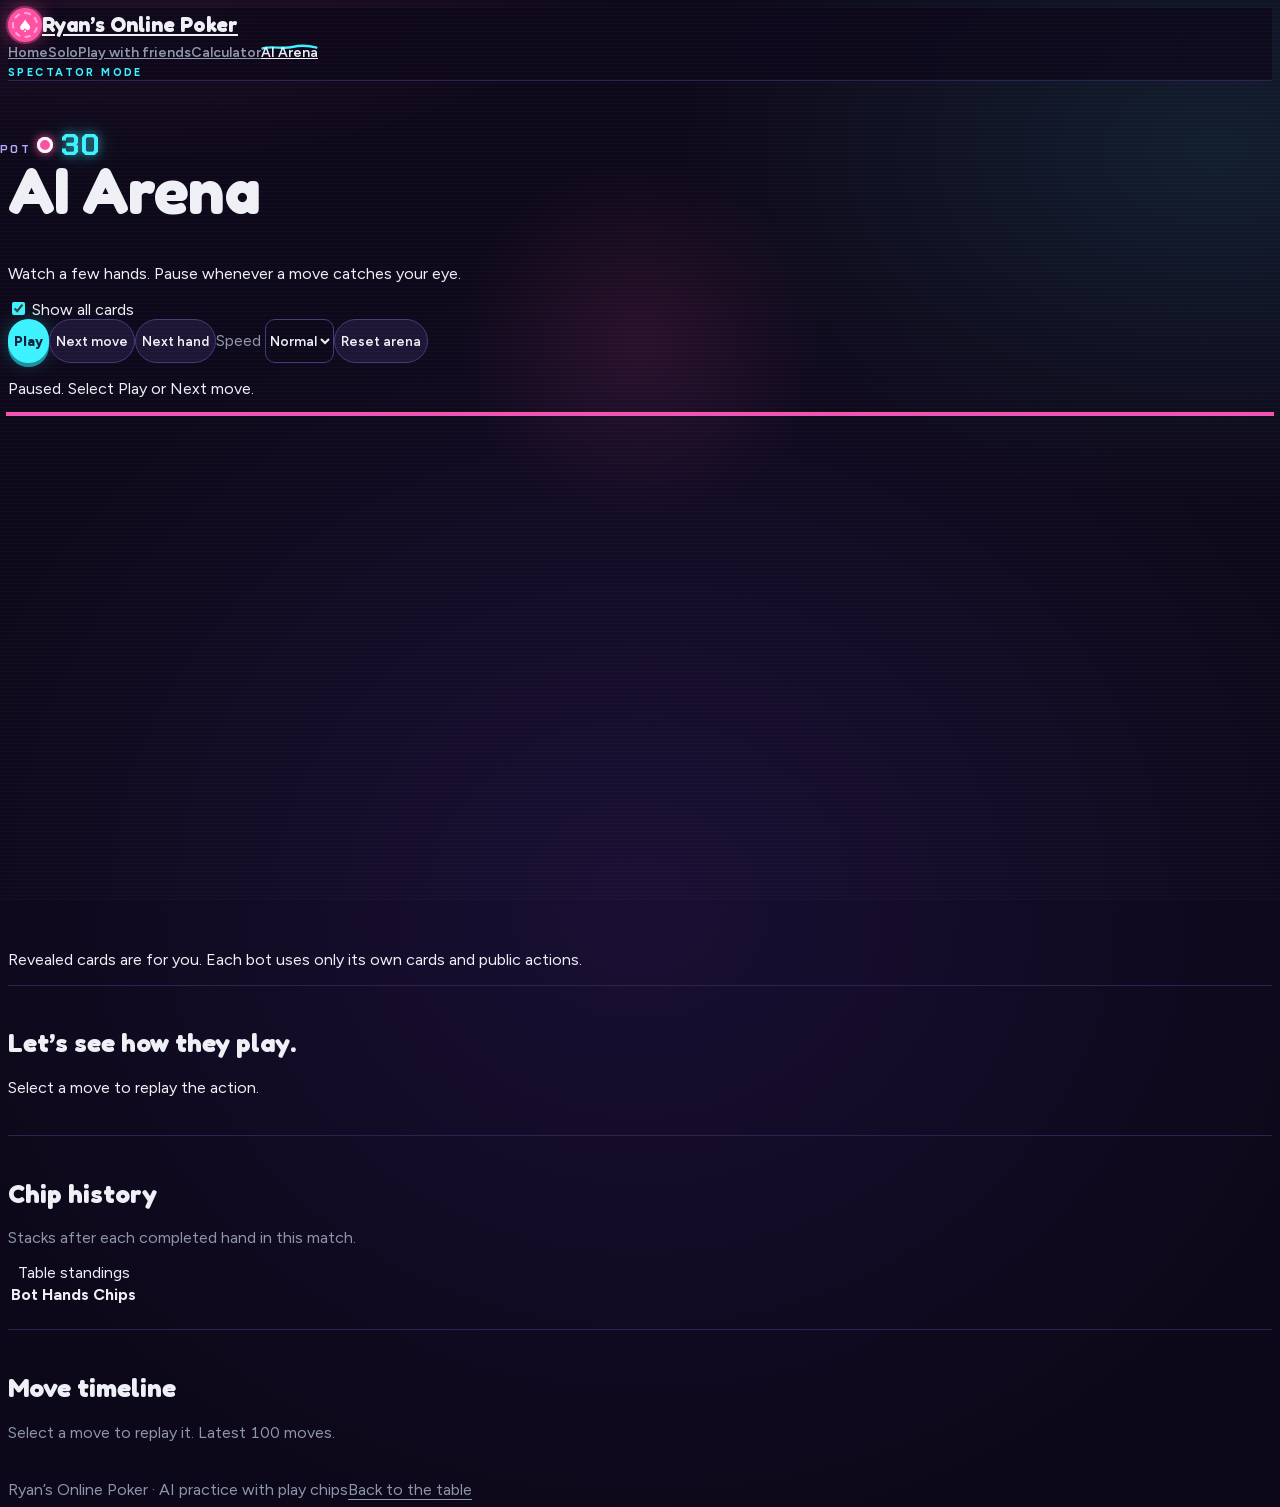
==== commit 34b11369: "Cute cyberpunk look Night-violet room with faint scanlines; a pill-shaped table with neon pink and c" ====
--- a/arena.html
+++ b/arena.html
@@ -1,4 +1,4 @@
-<!doctype html><html lang="en"><head><meta charset="utf-8"><meta name="viewport" content="width=device-width,initial-scale=1"><title>AI Arena · Ryan’s Online Poker</title><link rel="stylesheet" href="style.css?v=6c205a666ec4"><link rel="stylesheet" href="interface.css?v=6c205a666ec4"><link rel="stylesheet" href="arena.css?v=6c205a666ec4"><link rel="stylesheet" href="welcome.css?v=6c205a666ec4"><link rel="preload" href="fonts/BigShouldersDisplay-600-latin.woff2" as="font" type="font/woff2" crossorigin><link rel="stylesheet" href="fonts.css?v=6c205a666ec4"><link rel="stylesheet" href="room.css?v=6c205a666ec4"><link rel="stylesheet" href="skin.css?v=6c205a666ec4"></head><body class="arena-page">
+<!doctype html><html lang="en"><head><meta charset="utf-8"><meta name="viewport" content="width=device-width,initial-scale=1"><title>AI Arena · Ryan’s Online Poker</title><link rel="stylesheet" href="style.css?v=1c7d05e7291b"><link rel="stylesheet" href="interface.css?v=1c7d05e7291b"><link rel="stylesheet" href="arena.css?v=1c7d05e7291b"><link rel="stylesheet" href="welcome.css?v=1c7d05e7291b"><link rel="preload" href="fonts/BigShouldersDisplay-600-latin.woff2" as="font" type="font/woff2" crossorigin><link rel="stylesheet" href="fonts.css?v=1c7d05e7291b"><link rel="stylesheet" href="room.css?v=1c7d05e7291b"><link rel="stylesheet" href="skin.css?v=1c7d05e7291b"></head><body class="arena-page">
 <header class="app-header"><a class="brand" href="index.html"><span aria-hidden="true">♠</span>Ryan’s Online Poker</a><nav class="app-nav" aria-label="Main navigation"><a href="index.html">Home</a><a href="play.html">Solo</a><a href="friends.html">Play with friends</a><a href="calculator.html">Calculator</a><a href="arena.html" aria-current="page">AI Arena</a></nav><span class="header-meta">SPECTATOR MODE</span></header>
 <main><div class="arena-heading"><div><p class="eyebrow">WATCH · PAUSE · REPLAY</p><h1>AI Arena</h1><p>Watch a few hands. Pause whenever a move catches your eye.</p></div><label class="reveal-control"><input type="checkbox" id="reveal" checked> Show all cards</label></div>
 <div class="arena-controls"><button id="play" class="primary">Play</button><button id="step">Next move</button><button id="nextHand">Next hand</button><label>Speed <select id="speed"><option value="1800">Slow</option><option value="900" selected>Normal</option><option value="300">Fast</option></select></label><button id="newMatch" hidden>New match</button><button id="reset">Reset arena</button></div>
@@ -6,4 +6,4 @@
 <div class="arena-workspace"><section class="watch-table" aria-label="Bot poker table"><div class="watch-meta"><span id="handNo"></span><span id="street"></span></div><div class="arena"><div class="rail"></div><div class="felt"><div class="board-area"><div class="pot-label">POT <strong id="pot">30</strong></div><div id="board" class="cards"></div></div></div><div id="seats"></div></div><p class="spectator-note">Revealed cards are for you. Each bot uses only its own cards and public actions.</p></section>
 <section class="decision-panel" aria-label="Move replay"><p class="eyebrow">MOVE REPLAY</p><h2 id="decisionTitle">Let’s see how they play.</h2><p id="decisionEmpty">Select a move to replay the action.</p><div id="decisionContent" hidden><p id="decisionContext"></p><div id="decisionCards" class="cards"></div></div></section></div>
 <div class="arena-bottom"><section class="arena-panel"><h2>Chip history</h2><p class="fine-print">Stacks after each completed hand in this match.</p><div id="chipChart"></div><table class="reads-table"><caption>Table standings</caption><thead><tr><th>Bot</th><th>Hands</th><th>Chips</th></tr></thead><tbody id="readRows"></tbody></table></section><section class="arena-panel"><h2>Move timeline</h2><p class="fine-print">Select a move to replay it. Latest 100 moves.</p><ol id="timeline" class="move-timeline"></ol></section></div>
-<footer><span>Ryan’s Online Poker · AI practice with play chips</span><a href="index.html">Back to the table</a></footer></main><script type="module" src="arena.js?v=6c205a666ec4"></script></body></html>
+<footer><span>Ryan’s Online Poker · AI practice with play chips</span><a href="index.html">Back to the table</a></footer></main><script type="module" src="arena.js?v=1c7d05e7291b"></script></body></html>
--- a/fonts.css
+++ b/fonts.css
@@ -19,3 +19,15 @@
 @font-face { font-family: 'Figtree'; font-style: normal; font-weight: 700 700; font-display: swap; src: url('fonts/Figtree-400-latin.woff2') format('woff2'); unicode-range: U+0000-00FF, U+0131, U+0152-0153, U+02BB-02BC, U+02C6, U+02DA, U+02DC, U+0304, U+0308, U+0329, U+2000-206F, U+20AC, U+2122, U+2191, U+2193, U+2212, U+2215, U+FEFF, U+FFFD; }
 @font-face { font-family: 'Figtree'; font-style: normal; font-weight: 800 800; font-display: swap; src: url('fonts/Figtree-400-latin-ext.woff2') format('woff2'); unicode-range: U+0100-02BA, U+02BD-02C5, U+02C7-02CC, U+02CE-02D7, U+02DD-02FF, U+0304, U+0308, U+0329, U+1D00-1DBF, U+1E00-1E9F, U+1EF2-1EFF, U+2020, U+20A0-20AB, U+20AD-20C4, U+2113, U+2C60-2C7F, U+A720-A7FF; }
 @font-face { font-family: 'Figtree'; font-style: normal; font-weight: 800 800; font-display: swap; src: url('fonts/Figtree-400-latin.woff2') format('woff2'); unicode-range: U+0000-00FF, U+0131, U+0152-0153, U+02BB-02BC, U+02C6, U+02DA, U+02DC, U+0304, U+0308, U+0329, U+2000-206F, U+20AC, U+2122, U+2191, U+2193, U+2212, U+2215, U+FEFF, U+FFFD; }
+@font-face { font-family: 'Chakra Petch'; font-style: normal; font-weight: 500; font-display: swap; src: url('fonts/ChakraPetch-500-latin-ext.woff2') format('woff2'); unicode-range: U+0100-02BA, U+02BD-02C5, U+02C7-02CC, U+02CE-02D7, U+02DD-02FF, U+0304, U+0308, U+0329, U+1D00-1DBF, U+1E00-1E9F, U+1EF2-1EFF, U+2020, U+20A0-20AB, U+20AD-20C4, U+2113, U+2C60-2C7F, U+A720-A7FF; }
+@font-face { font-family: 'Chakra Petch'; font-style: normal; font-weight: 500; font-display: swap; src: url('fonts/ChakraPetch-500-latin.woff2') format('woff2'); unicode-range: U+0000-00FF, U+0131, U+0152-0153, U+02BB-02BC, U+02C6, U+02DA, U+02DC, U+0304, U+0308, U+0329, U+2000-206F, U+20AC, U+2122, U+2191, U+2193, U+2212, U+2215, U+FEFF, U+FFFD; }
+@font-face { font-family: 'Chakra Petch'; font-style: normal; font-weight: 600; font-display: swap; src: url('fonts/ChakraPetch-600-latin-ext.woff2') format('woff2'); unicode-range: U+0100-02BA, U+02BD-02C5, U+02C7-02CC, U+02CE-02D7, U+02DD-02FF, U+0304, U+0308, U+0329, U+1D00-1DBF, U+1E00-1E9F, U+1EF2-1EFF, U+2020, U+20A0-20AB, U+20AD-20C4, U+2113, U+2C60-2C7F, U+A720-A7FF; }
+@font-face { font-family: 'Chakra Petch'; font-style: normal; font-weight: 600; font-display: swap; src: url('fonts/ChakraPetch-600-latin.woff2') format('woff2'); unicode-range: U+0000-00FF, U+0131, U+0152-0153, U+02BB-02BC, U+02C6, U+02DA, U+02DC, U+0304, U+0308, U+0329, U+2000-206F, U+20AC, U+2122, U+2191, U+2193, U+2212, U+2215, U+FEFF, U+FFFD; }
+@font-face { font-family: 'Chakra Petch'; font-style: normal; font-weight: 700; font-display: swap; src: url('fonts/ChakraPetch-700-latin-ext.woff2') format('woff2'); unicode-range: U+0100-02BA, U+02BD-02C5, U+02C7-02CC, U+02CE-02D7, U+02DD-02FF, U+0304, U+0308, U+0329, U+1D00-1DBF, U+1E00-1E9F, U+1EF2-1EFF, U+2020, U+20A0-20AB, U+20AD-20C4, U+2113, U+2C60-2C7F, U+A720-A7FF; }
+@font-face { font-family: 'Chakra Petch'; font-style: normal; font-weight: 700; font-display: swap; src: url('fonts/ChakraPetch-700-latin.woff2') format('woff2'); unicode-range: U+0000-00FF, U+0131, U+0152-0153, U+02BB-02BC, U+02C6, U+02DA, U+02DC, U+0304, U+0308, U+0329, U+2000-206F, U+20AC, U+2122, U+2191, U+2193, U+2212, U+2215, U+FEFF, U+FFFD; }
+@font-face { font-family: 'Fredoka'; font-style: normal; font-weight: 500; font-display: swap; src: url('fonts/Fredoka-500-latin-ext.woff2') format('woff2'); unicode-range: U+0100-02BA, U+02BD-02C5, U+02C7-02CC, U+02CE-02D7, U+02DD-02FF, U+0304, U+0308, U+0329, U+1D00-1DBF, U+1E00-1E9F, U+1EF2-1EFF, U+2020, U+20A0-20AB, U+20AD-20C4, U+2113, U+2C60-2C7F, U+A720-A7FF; }
+@font-face { font-family: 'Fredoka'; font-style: normal; font-weight: 500; font-display: swap; src: url('fonts/Fredoka-500-latin.woff2') format('woff2'); unicode-range: U+0000-00FF, U+0131, U+0152-0153, U+02BB-02BC, U+02C6, U+02DA, U+02DC, U+0304, U+0308, U+0329, U+2000-206F, U+20AC, U+2122, U+2191, U+2193, U+2212, U+2215, U+FEFF, U+FFFD; }
+@font-face { font-family: 'Fredoka'; font-style: normal; font-weight: 600; font-display: swap; src: url('fonts/Fredoka-500-latin-ext.woff2') format('woff2'); unicode-range: U+0100-02BA, U+02BD-02C5, U+02C7-02CC, U+02CE-02D7, U+02DD-02FF, U+0304, U+0308, U+0329, U+1D00-1DBF, U+1E00-1E9F, U+1EF2-1EFF, U+2020, U+20A0-20AB, U+20AD-20C4, U+2113, U+2C60-2C7F, U+A720-A7FF; }
+@font-face { font-family: 'Fredoka'; font-style: normal; font-weight: 600; font-display: swap; src: url('fonts/Fredoka-500-latin.woff2') format('woff2'); unicode-range: U+0000-00FF, U+0131, U+0152-0153, U+02BB-02BC, U+02C6, U+02DA, U+02DC, U+0304, U+0308, U+0329, U+2000-206F, U+20AC, U+2122, U+2191, U+2193, U+2212, U+2215, U+FEFF, U+FFFD; }
+@font-face { font-family: 'Fredoka'; font-style: normal; font-weight: 700; font-display: swap; src: url('fonts/Fredoka-500-latin-ext.woff2') format('woff2'); unicode-range: U+0100-02BA, U+02BD-02C5, U+02C7-02CC, U+02CE-02D7, U+02DD-02FF, U+0304, U+0308, U+0329, U+1D00-1DBF, U+1E00-1E9F, U+1EF2-1EFF, U+2020, U+20A0-20AB, U+20AD-20C4, U+2113, U+2C60-2C7F, U+A720-A7FF; }
+@font-face { font-family: 'Fredoka'; font-style: normal; font-weight: 700; font-display: swap; src: url('fonts/Fredoka-500-latin.woff2') format('woff2'); unicode-range: U+0000-00FF, U+0131, U+0152-0153, U+02BB-02BC, U+02C6, U+02DA, U+02DC, U+0304, U+0308, U+0329, U+2000-206F, U+20AC, U+2122, U+2191, U+2193, U+2212, U+2215, U+FEFF, U+FFFD; }
--- a/skin.css
+++ b/skin.css
@@ -1674,3 +1674,286 @@
 .seat-picker label:hover span { border-color: var(--brass); color: var(--text); }
 .seat-picker input:checked + span { background: var(--text); color: var(--card-ink); border: 1.5px solid var(--text); scale: 1.08; }
 .seat-picker input:focus-visible + span { outline: 2px solid var(--brass); outline-offset: 3px; }
+
+/* ===================================================================
+   Pass 6: cute cyberpunk. Night-violet room, neon edge light, a pill
+   table with a circuit felt, blob players with faces, candy cards.
+   =================================================================== */
+:root {
+  --ink: #0d0819; --ink-2: #150e26; --ink-3: #1d1534; --ink-4: #2a1f48;
+  --line: #2d2350; --line-strong: #46387a;
+  --text: #f5f0ff; --muted: #a497c9;
+  --brass: #3cf2ff; --brass-hi: #a6fbff; --brass-dim: #3cf2ff33;
+  --chip-red: #ff4fa3; --chip-red-hi: #ff86c2;
+  --win: #8dffb5;
+  --felt-hi: #3a2580; --felt: #22155a; --felt-lo: #120b33;
+  --card: #fff8fc; --card-ink: #1b1233; --card-red: #ff3b86;
+  --neon-pink: #ff4fa3; --neon-cyan: #3cf2ff; --neon-violet: #9b6bff;
+  --display: "Fredoka", "Nunito", "Arial Rounded MT Bold", system-ui, sans-serif;
+  --hud: "Chakra Petch", "Share Tech Mono", ui-monospace, monospace;
+}
+body, body.home-page, body.table-page, body.arena-page {
+  background:
+    radial-gradient(900px 520px at 12% -10%, #ff4fa31f 0, transparent 60%),
+    radial-gradient(900px 600px at 95% 10%, #3cf2ff17 0, transparent 60%),
+    radial-gradient(ellipse 80% 60% at 50% 60%, #2a1a5c66 0, transparent 70%),
+    var(--ink);
+}
+/* faint CRT scanlines, under the grain */
+body::before {
+  content: "";
+  position: fixed;
+  inset: 0;
+  z-index: 99;
+  pointer-events: none;
+  background: repeating-linear-gradient(180deg, transparent 0 3px, #ffffff06 3px 4px);
+}
+
+/* Type: rounded and friendly for words, HUD face for numbers. */
+h1, .welcome-heading h1, .friends-title h1, .calculator-heading h1, .lab-title h1,
+.scene h1, .play-choice h2, .table-page .topline h1 {
+  font-family: var(--display);
+  font-weight: 700;
+  text-transform: none;
+  letter-spacing: -0.01em;
+}
+.scene h1 { line-height: 0.88; color: var(--text); text-shadow: 3px 3px 0 var(--neon-pink), -2px -2px 0 #3cf2ff66; }
+.brand { font-family: var(--display); font-weight: 700; text-transform: none; letter-spacing: 0; }
+.brand span, .home-page .brand span {
+  background: var(--neon-pink);
+  color: #fff;
+  outline-color: #fff8;
+  box-shadow: 0 0 0 2px #ff4fa366, 0 0 18px #ff4fa388;
+}
+.app-nav a[aria-current="page"], .home-page .app-nav a[aria-current="page"] {
+  background-image: url("data:image/svg+xml;utf8,<svg xmlns='http://www.w3.org/2000/svg' viewBox='0 0 100 8' preserveAspectRatio='none'><path d='M2 5.5 C 20 2.5, 38 6.5, 55 4 S 86 2.8, 98 4.6' fill='none' stroke='%233cf2ff' stroke-width='2.4' stroke-linecap='round'/></svg>");
+}
+.stack, .pot-label strong, .stakes strong, .bet-pile b, #roomCode, #onlineCount,
+.table-celebration[data-net]::before, .equity-ring strong, .probability-grid strong {
+  font-family: var(--hud);
+  font-weight: 700;
+  letter-spacing: 0.02em;
+}
+.pot-label, .street { font-family: var(--hud); color: #b7a6ff; letter-spacing: 0.22em; }
+.pot-label strong {
+  color: var(--neon-cyan);
+  text-shadow: 0 0 10px #3cf2ffaa, 0 0 26px #3cf2ff55;
+}
+.pot-label strong::before { background: var(--neon-pink); box-shadow: inset 0 0 0 3px #fff, inset 0 0 0 5px var(--neon-pink), 0 0 10px var(--neon-pink); }
+
+/* ---------- The table: a pill with neon edge light ---------- */
+.rail, .table-page .rail, .watch-table .rail {
+  border-radius: 999px;
+  background:
+    linear-gradient(180deg, #1a1230, #0b0716 70%);
+  border: 0;
+  box-shadow:
+    0 0 0 2px var(--neon-pink),
+    0 0 22px #ff4fa388,
+    0 0 70px #ff4fa333,
+    0 30px 60px #000c,
+    inset 0 0 0 10px #120c24,
+    inset 0 0 0 11.5px #3cf2ff88,
+    inset 0 0 18px #3cf2ff33;
+}
+.felt, .table-page .felt, .watch-table .felt {
+  border-radius: 999px;
+  background:
+    url("data:image/svg+xml;utf8,<svg xmlns='http://www.w3.org/2000/svg' width='120' height='120'><g fill='none' stroke='%239b6bff' stroke-opacity='.13' stroke-width='1.2'><path d='M0 30h38l12 12v28l14 14h56'/><path d='M60 0v20l10 10h50'/><path d='M0 96h22l10-10h18'/><path d='M96 120v-22l-12-12'/></g><g fill='%233cf2ff' fill-opacity='.18'><circle cx='38' cy='30' r='2.2'/><circle cx='64' cy='84' r='2.2'/><circle cx='70' cy='30' r='2.2'/><circle cx='50' cy='86' r='2.2'/></g></svg>") 0 0 / 120px 120px,
+    radial-gradient(ellipse at 50% 40%, var(--felt-hi) 0, var(--felt) 50%, var(--felt-lo) 100%);
+  border: 1px solid #9b6bff44;
+  box-shadow: inset 0 0 60px #07041599, inset 0 0 0 1px #ffffff08;
+}
+.felt:after { border: 1px dashed #3cf2ff2e; border-radius: 999px; }
+.felt::before { background: radial-gradient(circle 260px at var(--lamp-x, 50%) var(--lamp-y, 38%), #ff4fa31c, transparent 70%); }
+.card.empty { background: #0d082255; border: 1.5px dashed #9b6bff55; border-radius: 10px; }
+
+/* ---------- Cards: candy ---------- */
+.card {
+  border-radius: 10px;
+  background: linear-gradient(180deg, #fff, var(--card));
+  color: var(--card-ink);
+  box-shadow: 0 2px 0 #e4d4ef, 0 8px 18px #0009, 0 0 0 1px #00000014;
+  font-family: var(--display);
+  font-weight: 700;
+}
+.card.red { color: var(--card-red); }
+.card.back {
+  border: 3px solid #fff;
+  background:
+    url("data:image/svg+xml;utf8,<svg xmlns='http://www.w3.org/2000/svg' width='14' height='14'><path d='M7 11.5 3.2 7.8a2.3 2.3 0 0 1 3.3-3.2l.5.5.5-.5a2.3 2.3 0 0 1 3.3 3.2z' fill='%23ffffff' fill-opacity='.28'/></svg>") 0 0 / 14px 14px,
+    linear-gradient(160deg, #ff4fa3, #9b6bff);
+  box-shadow: 0 6px 14px #0009, 0 0 12px #ff4fa355;
+}
+.seat-0 .card { box-shadow: 0 2px 0 #e4d4ef, 0 16px 30px #000b, 0 0 0 1px #00000014; }
+
+/* ---------- Players: blobs with faces ---------- */
+.avatar {
+  position: relative;
+  width: 46px;
+  height: 42px;
+  border: 0;
+  border-radius: 48% 52% 44% 56% / 58% 56% 44% 42%;
+  background: radial-gradient(circle at 35% 30%, hsl(var(--hue, 270) 100% 82%), hsl(var(--hue, 270) 85% 62%) 60%, hsl(var(--hue, 270) 70% 45%));
+  box-shadow: 0 6px 0 hsl(var(--hue, 270) 60% 28%), 0 10px 18px #000a;
+  color: transparent;
+}
+.avatar .face { position: absolute; inset: 0; display: block; }
+.avatar .face i {
+  position: absolute;
+  top: 40%;
+  width: 6px;
+  height: 8px;
+  border-radius: 50%;
+  background: #1b1233;
+  box-shadow: inset 1px 1px 0 #ffffffaa;
+}
+.avatar .face i:first-child { left: 30%; }
+.avatar .face i:nth-child(2) { right: 30%; }
+.avatar .face u {
+  position: absolute;
+  left: 50%;
+  top: 62%;
+  width: 9px;
+  height: 4px;
+  translate: -50% 0;
+  border: 2px solid #1b1233;
+  border-top: 0;
+  border-radius: 0 0 9px 9px;
+}
+.avatar b {
+  position: absolute;
+  right: -6px;
+  bottom: -4px;
+  display: grid;
+  place-items: center;
+  width: 17px;
+  height: 17px;
+  border-radius: 6px;
+  background: var(--ink);
+  border: 1px solid hsl(var(--hue, 270) 90% 70%);
+  color: hsl(var(--hue, 270) 95% 80%);
+  font: 700 10px/1 var(--hud);
+}
+.empty-seat .avatar { background: transparent; border: 2px dashed var(--line-strong); box-shadow: none; color: var(--muted); }
+.seat.folded .avatar .face i { height: 2px; top: 46%; border-radius: 2px; box-shadow: none; }
+.seat.folded .avatar .face u { border-radius: 0; height: 0; width: 7px; border-width: 2px 0 0; }
+.seat.winner .avatar .face u { height: 6px; width: 12px; background: #1b1233; }
+.seat.active .avatar {
+  box-shadow: 0 6px 0 hsl(var(--hue, 270) 60% 28%), 0 0 0 3px var(--neon-cyan), 0 0 22px #3cf2ff88;
+  border: 0;
+}
+@media (prefers-reduced-motion: no-preference) {
+  .avatar .face i { animation: blink 4.6s infinite; }
+  .seat:nth-child(3n) .avatar .face i { animation-delay: 1.3s; }
+  .seat:nth-child(3n+1) .avatar .face i { animation-delay: 2.7s; }
+  @keyframes blink { 0%, 95%, 100% { scale: 1 1; } 97% { scale: 1 .1; } }
+  .seat.active .avatar { animation: hop 1.1s var(--spring-bouncy) infinite; }
+  @keyframes hop { 0%, 60%, 100% { translate: 0 0; } 30% { translate: 0 -6px; } }
+  .seat.folded .avatar .face i { animation: none; }
+}
+
+/* nameplates: soft capsules with a neon underline for the active seat */
+.nameplate {
+  background: linear-gradient(180deg, #221a3df2, #120c24f2);
+  border: 1px solid var(--line-strong);
+  border-radius: 18px;
+  box-shadow: 0 8px 20px #000a, inset 0 1px 0 #ffffff14;
+}
+.stack { color: var(--neon-cyan); text-shadow: 0 0 10px #3cf2ff55; font-size: 21px; }
+.player-name { font-family: var(--display); font-weight: 600; font-size: 14px; color: #e3dcff; }
+.seat.active .nameplate { border-color: var(--neon-cyan); box-shadow: 0 0 0 2px #3cf2ff44, 0 0 26px #3cf2ff55, 0 8px 20px #000a; animation: none; }
+.seat.winner .nameplate, .seat.winner .nameplate:is(*) { border-color: var(--win); box-shadow: 0 0 0 2px #8dffb544, 0 0 30px #8dffb566; background: linear-gradient(180deg, #17352af2, #0b1d17f2); }
+.badge { background: var(--neon-pink); color: #fff; box-shadow: 0 0 0 2px #fff, 0 0 10px var(--neon-pink); font-family: var(--hud); }
+.player-action { font-family: var(--hud); letter-spacing: .06em; color: #c8bdf0; }
+.seat-drink { background: #1d1534; color: var(--neon-pink); border-color: #ff4fa366; }
+.seat-drink:hover { box-shadow: 0 0 14px #ff4fa388; border-color: var(--neon-pink); }
+.seat.active:not(.seat-0)::before { background: radial-gradient(circle, #1b1233 3px, transparent 3.5px) 9px 50% / 14px 100% repeat-x, #fff; box-shadow: 0 0 0 2px var(--neon-cyan), 0 6px 14px #0009; }
+.talk-bubble { background: #fff; box-shadow: 0 0 0 2px var(--neon-pink), 0 10px 24px #000a; }
+
+/* ---------- Buttons: chunky, pressable ---------- */
+.actions button {
+  font-family: var(--display);
+  font-weight: 700;
+  text-transform: none;
+  letter-spacing: 0;
+  font-size: 18px;
+  border-radius: 16px;
+  border: 0;
+  background: #2c2150;
+  color: var(--text);
+  box-shadow: 0 5px 0 #160f2b, 0 10px 20px #0008, inset 0 1px 0 #ffffff1c;
+}
+.actions button:not(:disabled):hover { background: #382a66; border-color: transparent; }
+.actions button:not(:disabled):active { translate: 0 4px; box-shadow: 0 1px 0 #160f2b, 0 4px 10px #0008; }
+.actions button.fold { background: transparent; box-shadow: inset 0 0 0 2px var(--line-strong); color: var(--muted); }
+.actions button.primary { background: var(--neon-cyan); color: #10233a; box-shadow: 0 5px 0 #1a8fa0, 0 0 24px #3cf2ff55; }
+.actions button.primary:not(:disabled):hover { background: #8ff8ff; }
+.actions button.all-in { background: var(--neon-pink); color: #fff; box-shadow: 0 5px 0 #a12765, 0 0 24px #ff4fa355; }
+.actions button.all-in:not(:disabled):hover { background: #ff73b8; }
+.raise-control input[type="range"] { background: linear-gradient(90deg, var(--neon-cyan), var(--neon-pink)); }
+.raise-control input[type="range"]::-webkit-slider-thumb { background: radial-gradient(circle, #fff 0 30%, var(--neon-cyan) 32%); border-color: #10233a; box-shadow: 0 0 12px var(--neon-cyan); }
+#turnTitle.eyebrow, .turn-info > .eyebrow { color: var(--neon-pink); }
+.table-chat button, #multiplayerForm button.primary, .friends-layout #multiplayerForm button.primary,
+.arena-controls button.primary, .calculate-button, .drinks-footer .primary {
+  background: var(--neon-cyan);
+  color: #10233a;
+  border: 0;
+  box-shadow: 0 4px 0 #1a8fa0, 0 0 20px #3cf2ff44;
+}
+.calculate-button:hover, #multiplayerForm button.primary:hover { background: #8ff8ff; }
+
+/* ---------- Home table scene ---------- */
+.scene-felt {
+  border-radius: 999px;
+  border: 14px solid #120c24;
+  background:
+    radial-gradient(ellipse 60% 55% at 45% 45%, #ff4fa318, transparent 60%),
+    radial-gradient(ellipse at 45% 40%, var(--felt-hi), var(--felt) 50%, var(--felt-lo) 100%);
+  box-shadow: 0 0 0 2px var(--neon-pink), 0 0 40px #ff4fa366, 0 60px 90px #000d, inset 0 0 0 2px #3cf2ff66, inset 0 0 60px #07041599;
+}
+.toss { border-radius: 10px; font-family: var(--display); }
+.toss.red { color: var(--card-red); }
+.toss.back { background: linear-gradient(160deg, #ff4fa3, #9b6bff); }
+.chip-gold { --c: var(--neon-cyan); color: #10233a; }
+.chip-red { --c: var(--neon-pink); }
+.chip-face b { font-family: var(--display); text-transform: none; }
+.scene-note { color: var(--neon-cyan); }
+.scene-more a { text-decoration-color: var(--neon-pink); }
+
+/* ---------- Results ---------- */
+.table-celebration:is(.win, .all-in-win) strong {
+  background: linear-gradient(180deg, #ffffff 10%, var(--neon-cyan) 60%, var(--neon-violet));
+  -webkit-background-clip: text; background-clip: text; color: transparent;
+  filter: drop-shadow(0 0 18px #3cf2ff88);
+}
+.table-celebration strong { font-family: var(--display); text-transform: none; }
+.table-celebration.loss strong { color: var(--neon-pink); text-shadow: 0 0 22px #ff4fa388; }
+@media (prefers-reduced-motion: no-preference) {
+  .table-celebration:is(.win, .all-in-win) strong { animation: glitch 900ms steps(2, end) 1; }
+  @keyframes glitch {
+    0% { text-shadow: 3px 0 var(--neon-pink), -3px 0 var(--neon-cyan); translate: 2px 0; }
+    30% { text-shadow: -3px 0 var(--neon-pink), 3px 0 var(--neon-cyan); translate: -2px 0; }
+    60%, 100% { text-shadow: none; translate: 0 0; }
+  }
+}
+.seat-4.active::before, .seat-5.active::before { left: auto; right: calc(50% + 22px); }
+.friends-layout h2, .decision-panel h2, .arena-panel h2, .table-results h2, .difficulty-heading h2,
+dialog h2, .drinks-heading h2, .lobby-table strong, .practice-links strong {
+  font-family: var(--display); text-transform: none; letter-spacing: 0; font-weight: 700;
+}
+/* Hand log as a little terminal printout */
+.table-page main > details:has(#log) {
+  rotate: 0deg;
+  border-radius: 14px;
+  background: repeating-linear-gradient(180deg, transparent 0 3px, #3cf2ff08 3px 4px), #0b0717;
+  color: #b9f7ff;
+  box-shadow: 0 0 0 1px #3cf2ff44, 0 0 24px #3cf2ff1f, 0 18px 40px #000a;
+}
+.table-page main > details:has(#log) summary { font-family: var(--hud); font-size: 15px; letter-spacing: .14em; color: var(--neon-cyan); text-transform: uppercase; padding-left: 0; }
+.table-page main > details:has(#log) summary::before { content: "▸ "; }
+.table-page main > details:has(#log)[open] summary::before { content: "▾ "; }
+.table-page main > details:has(#log) summary::after { content: "_"; color: var(--neon-pink); animation: caret 1s steps(1) infinite; }
+@keyframes caret { 50% { opacity: 0; } }
+#log { font-family: var(--hud); font-size: 14px; line-height: 1.75; color: #c9bfff; padding-left: 22px; }
+#log li::marker { color: var(--neon-pink); content: "› "; }
